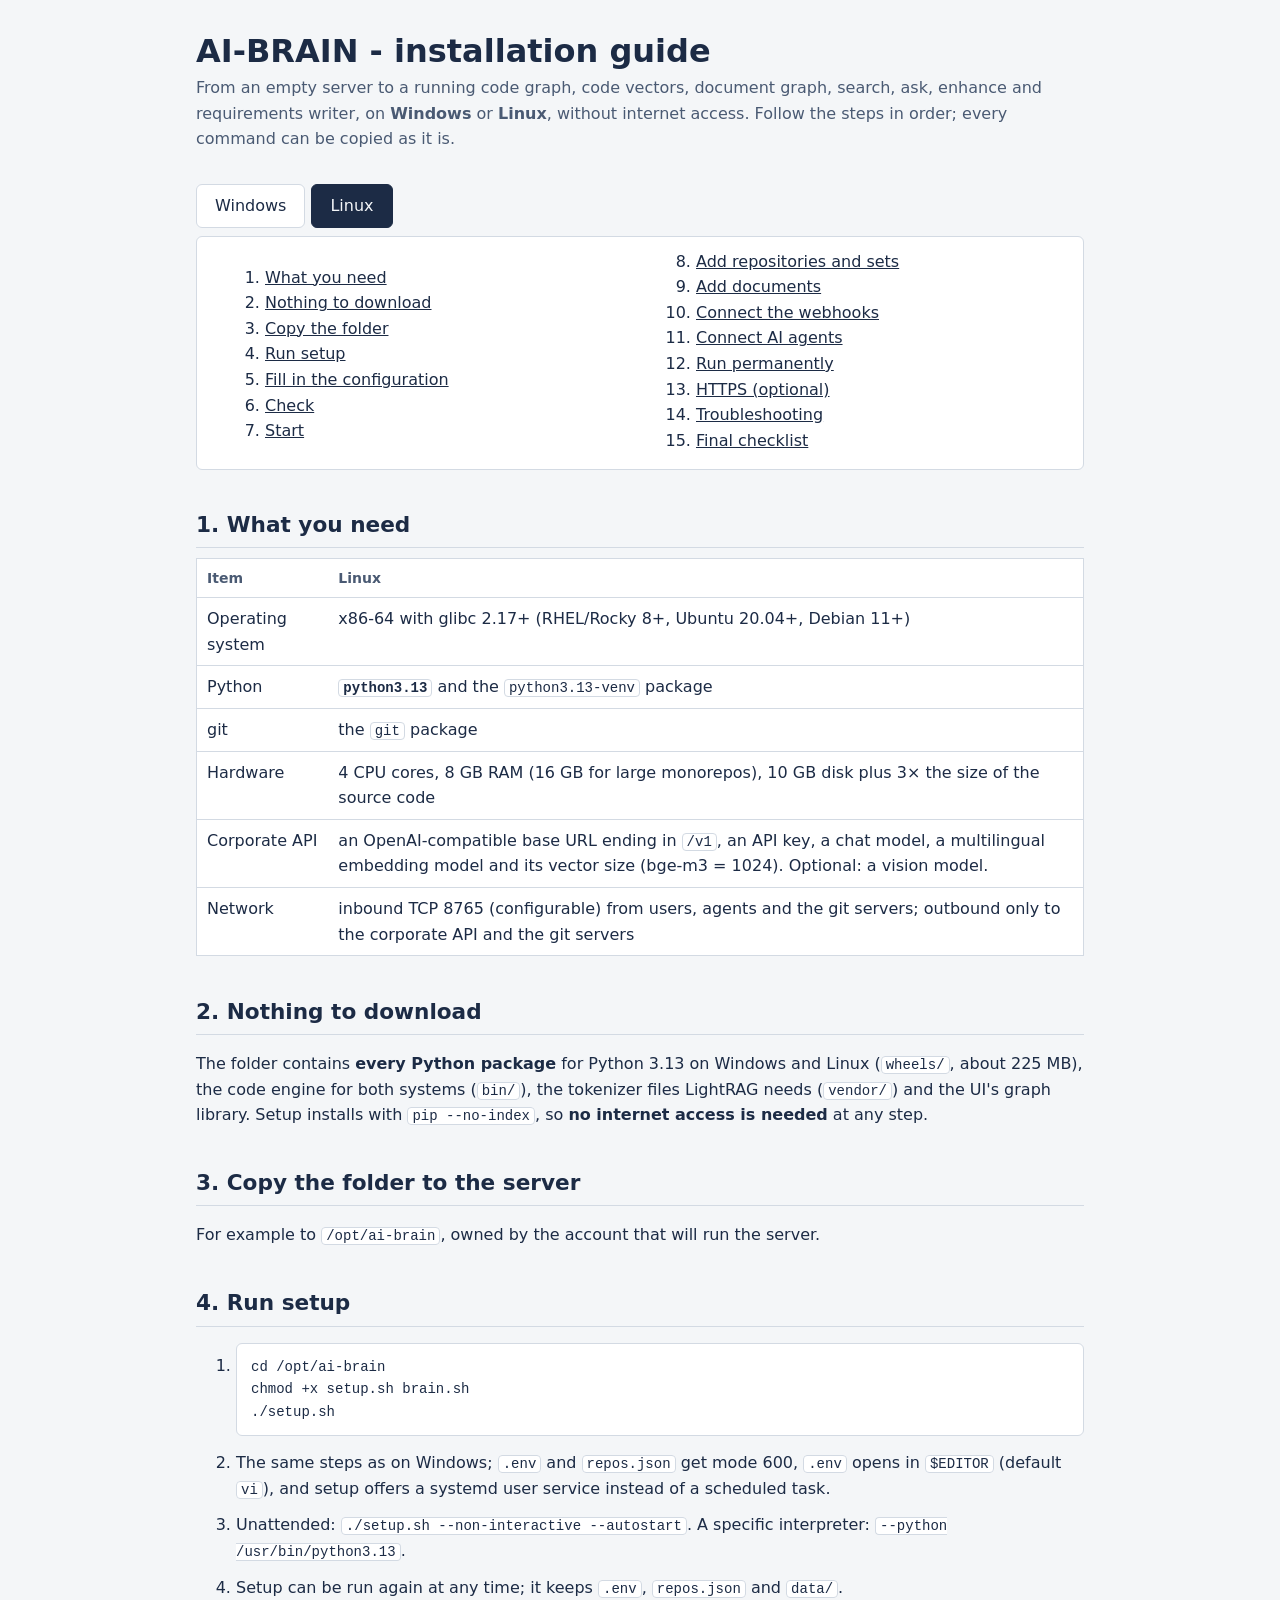
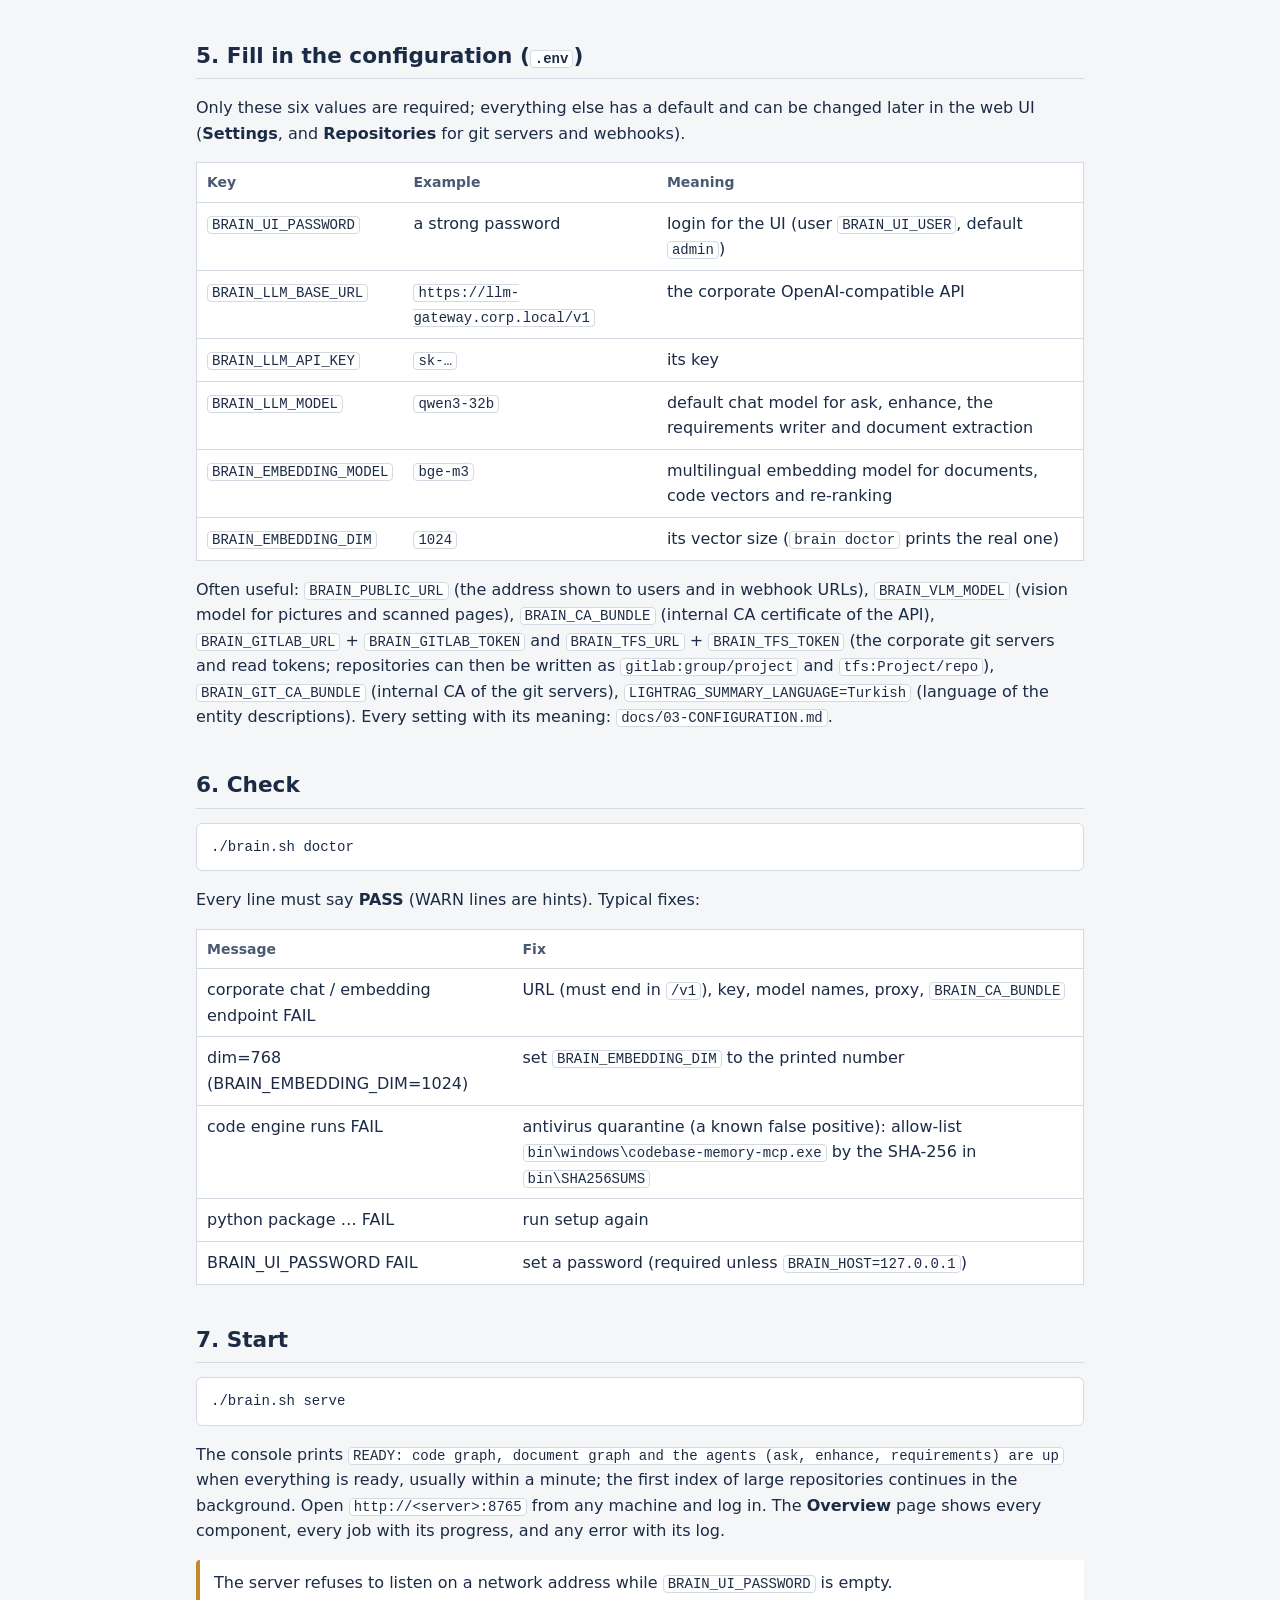
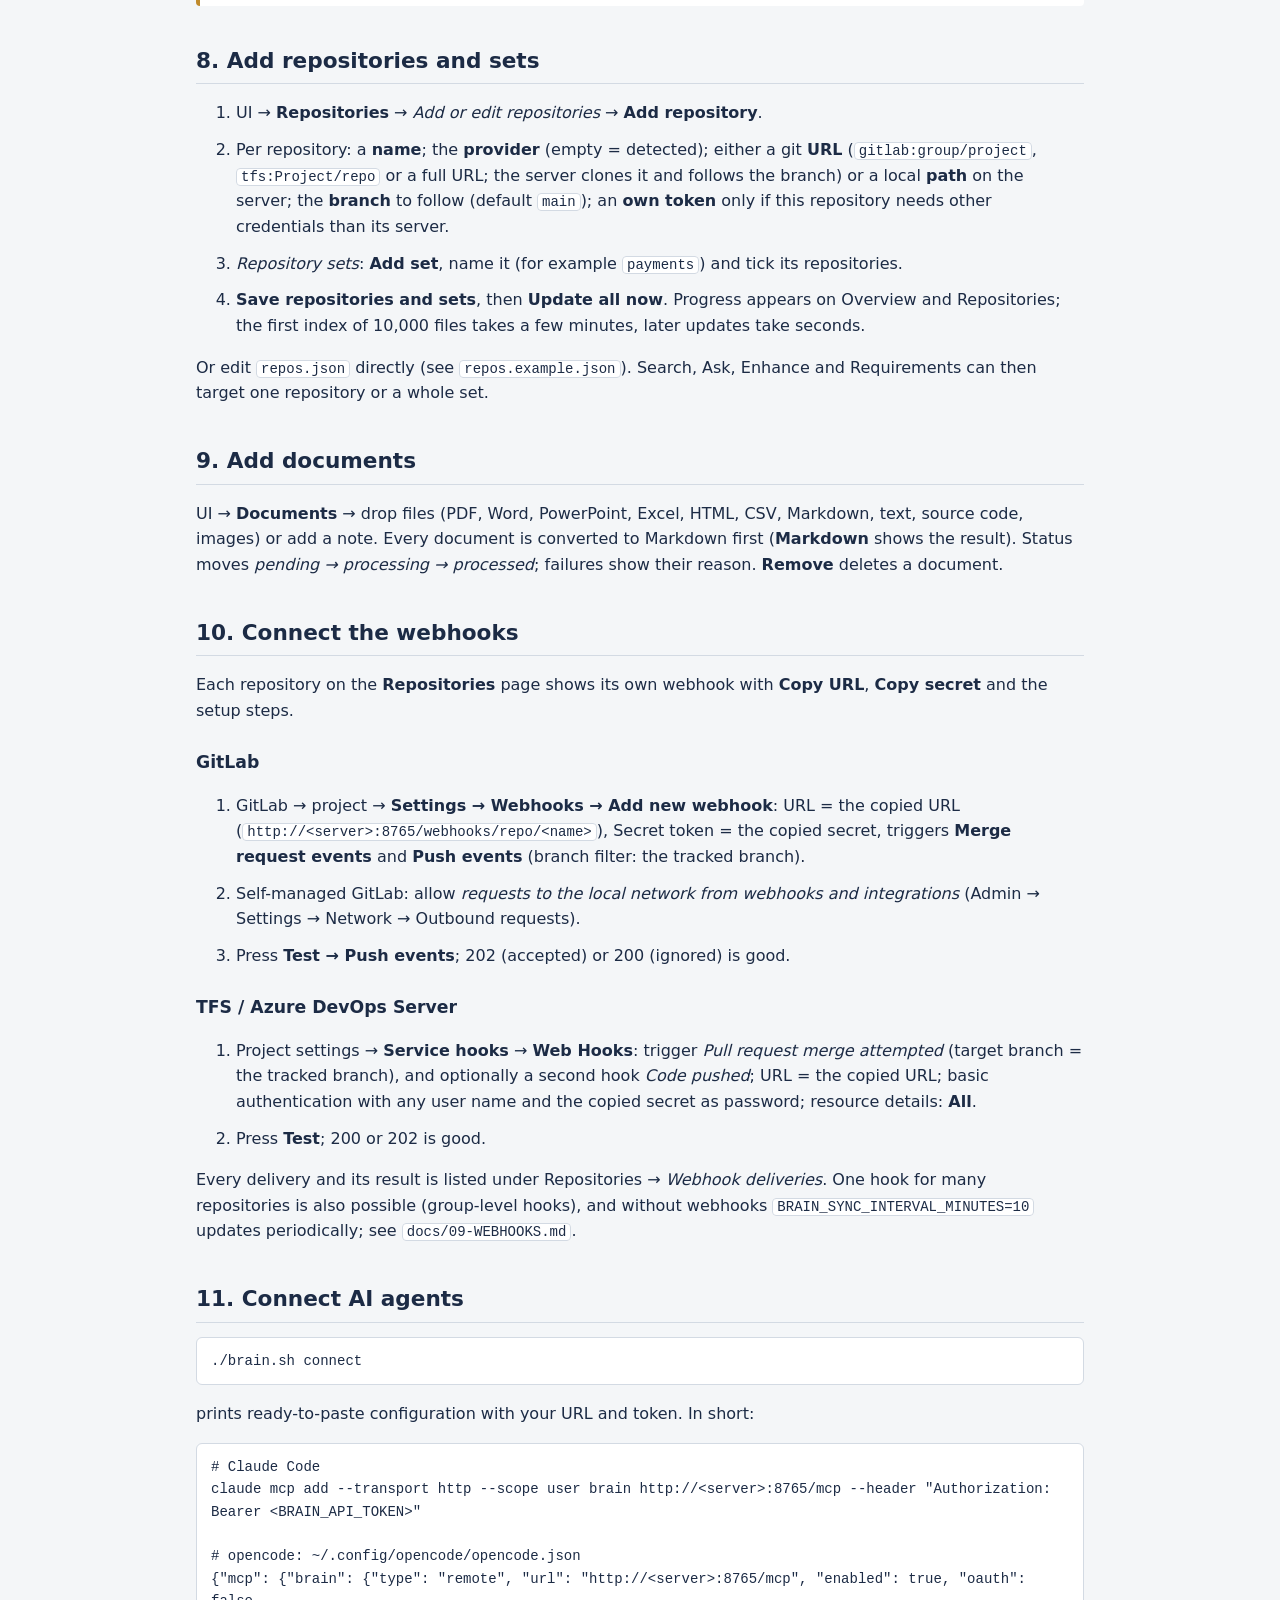
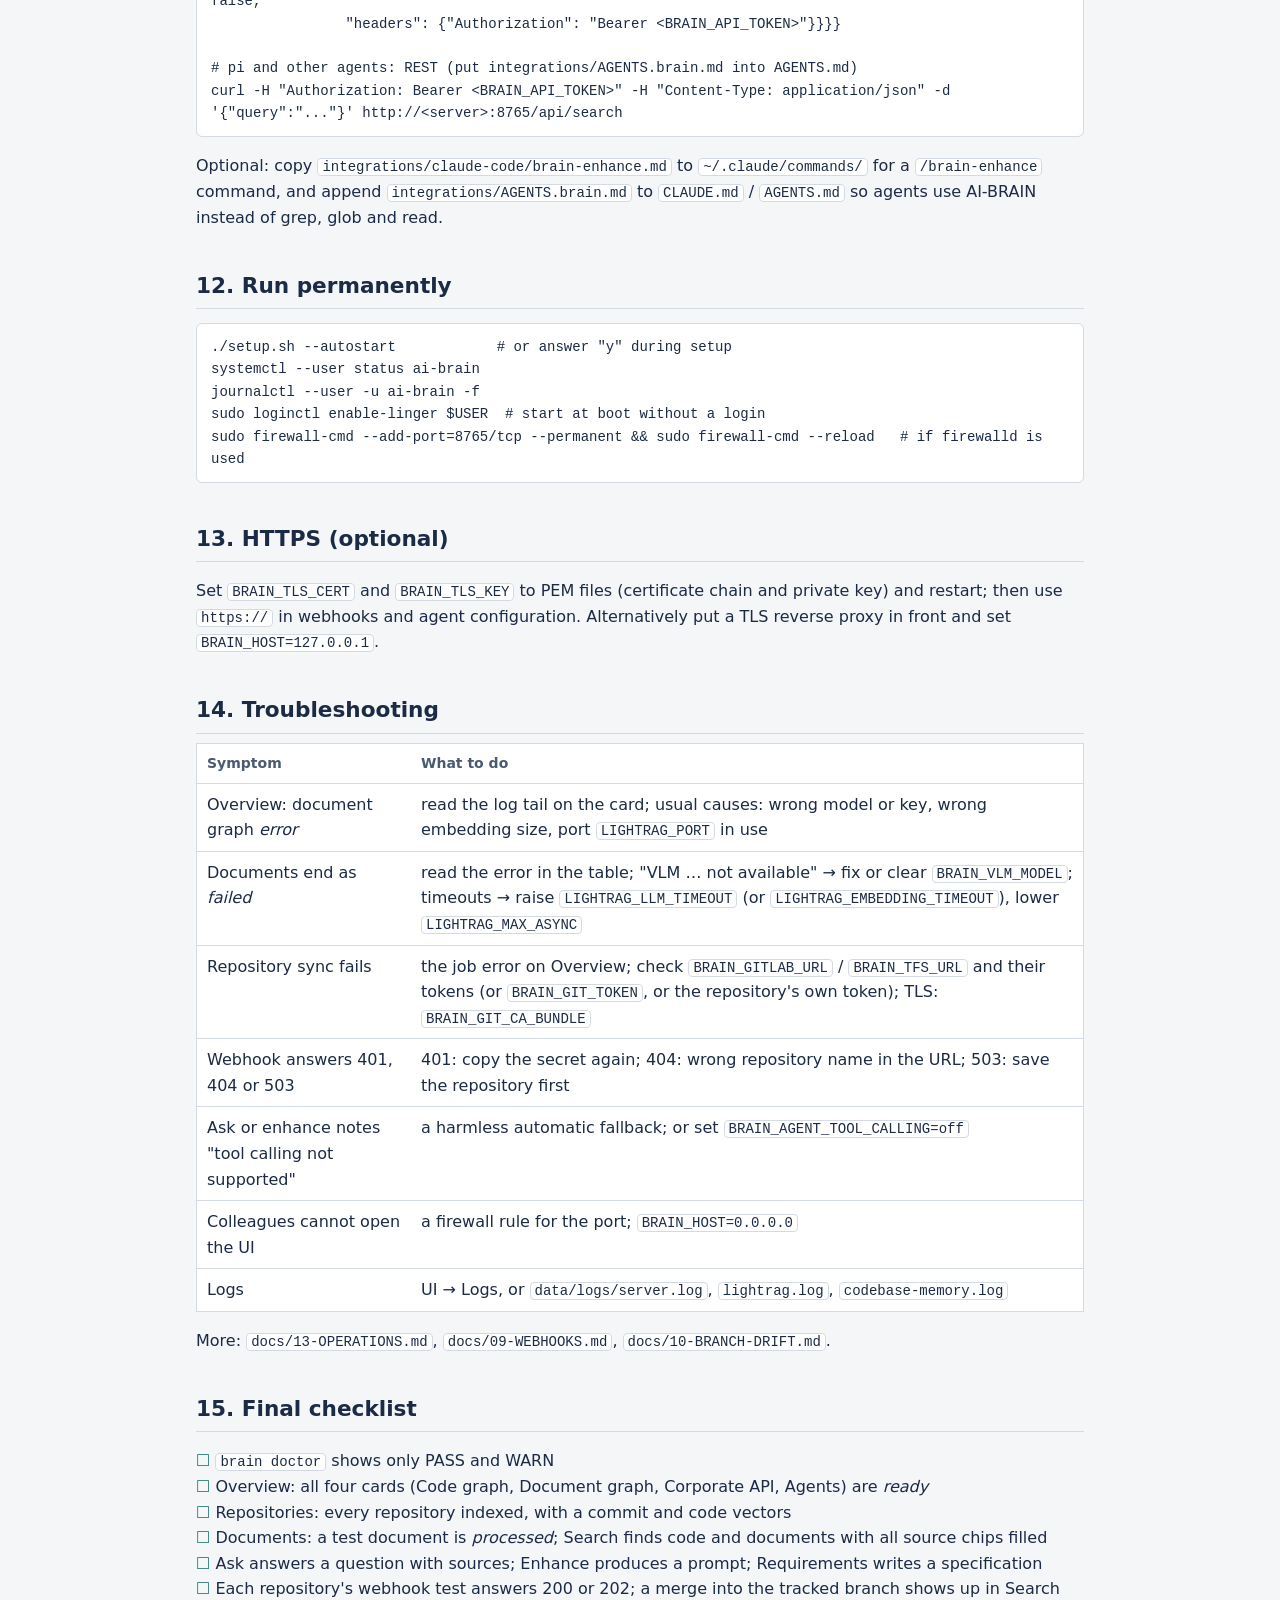
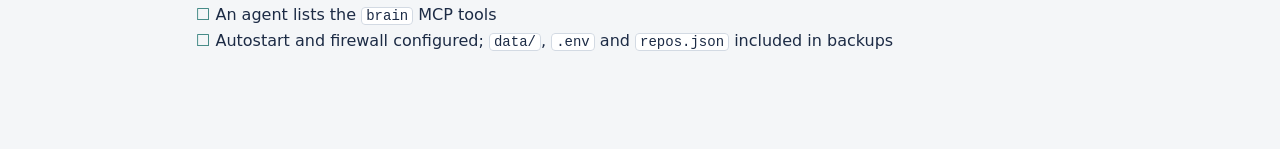
==== INSTALL.html @ 28a862b0 "Knowledge base implemented" ====
<!doctype html>
<html lang="en">
<head>
<meta charset="utf-8">
<meta name="viewport" content="width=device-width, initial-scale=1">
<title>AI-BRAIN - Installation</title>
<style>
:root{--paper:#F4F6F8;--sheet:#fff;--ink:#1C2B45;--ink-2:#4A5A73;--rule:#D3DAE3;--accent:#2E7D78;--warn:#C08A2B;--bad:#A2493A;
  --sans:"Segoe UI Variable","Segoe UI",system-ui,-apple-system,sans-serif;--mono:"Cascadia Code",Consolas,ui-monospace,monospace}
@media (prefers-color-scheme:dark){:root:not([data-theme="light"]){--paper:#141B26;--sheet:#1B2432;--ink:#E4E9F0;--ink-2:#9AA8BC;--rule:#2C384A}}
*{box-sizing:border-box}
body{margin:0;background:var(--paper);color:var(--ink);font:16px/1.6 var(--sans)}
main{max-width:920px;margin:0 auto;padding:32px 16px 80px}
h1{font-size:2rem;line-height:1.2;margin:0 0 .3rem}
h2{margin:2.4rem 0 .6rem;font-size:1.35rem;border-bottom:1px solid var(--rule);padding-bottom:.3rem}
h3{margin:1.6rem 0 .4rem;font-size:1.08rem}
.lede{color:var(--ink-2);margin:0 0 1.5rem}
code,pre{font-family:var(--mono);font-size:14px}
pre{background:var(--sheet);border:1px solid var(--rule);border-radius:6px;padding:12px 14px;overflow:auto;white-space:pre-wrap;word-break:break-word}
:not(pre)>code{background:var(--sheet);border:1px solid var(--rule);border-radius:4px;padding:0 4px}
table{border-collapse:collapse;width:100%;background:var(--sheet);border:1px solid var(--rule);margin:.6rem 0}
th,td{text-align:left;padding:8px 10px;border-bottom:1px solid var(--rule);vertical-align:top}
th{color:var(--ink-2);font-weight:600;font-size:14px}
.tabs{display:flex;gap:6px;margin:1rem 0 0;position:sticky;top:0;background:var(--paper);padding:8px 0;z-index:2}
.tabs button{font:inherit;padding:8px 18px;border:1px solid var(--rule);background:var(--sheet);color:var(--ink);border-radius:6px;cursor:pointer}
.tabs button.on{background:var(--ink);color:var(--paper);border-color:var(--ink)}
body.os-linux .win,body.os-win .lin{display:none}
.note{border-left:4px solid var(--accent);background:var(--sheet);padding:10px 14px;border-radius:4px;margin:1rem 0}
.note.warn{border-color:var(--warn)} .note.bad{border-color:var(--bad)}
ol.steps>li{margin:.7rem 0}
.toc{columns:2;gap:2rem;background:var(--sheet);border:1px solid var(--rule);border-radius:6px;padding:12px 28px}
.toc a{color:var(--ink)}
.check{list-style:none;padding-left:0} .check li::before{content:"☐ ";color:var(--accent)}
@media (max-width:640px){.toc{columns:1}}
</style>
</head>
<body class="os-win">
<main>
<h1>AI-BRAIN - installation guide</h1>
<p class="lede">From an empty server to a running code graph, code vectors, document graph, search, ask, enhance and
requirements writer, on <b>Windows</b> or <b>Linux</b>, without internet access. Follow the steps in order; every
command can be copied as it is.</p>

<div class="tabs" role="tablist" aria-label="Operating system">
  <button class="on" data-os="win" role="tab" aria-selected="true">Windows</button>
  <button data-os="linux" role="tab" aria-selected="false">Linux</button>
</div>

<nav class="toc" aria-label="Contents"><ol>
<li><a href="#need">What you need</a></li><li><a href="#bundle">Nothing to download</a></li>
<li><a href="#copy">Copy the folder</a></li><li><a href="#setup">Run setup</a></li>
<li><a href="#env">Fill in the configuration</a></li><li><a href="#doctor">Check</a></li>
<li><a href="#start">Start</a></li><li><a href="#repos">Add repositories and sets</a></li>
<li><a href="#docs">Add documents</a></li><li><a href="#hooks">Connect the webhooks</a></li>
<li><a href="#agents">Connect AI agents</a></li><li><a href="#service">Run permanently</a></li>
<li><a href="#https">HTTPS (optional)</a></li><li><a href="#trouble">Troubleshooting</a></li>
<li><a href="#done">Final checklist</a></li></ol></nav>

<h2 id="need">1. What you need</h2>
<table>
<tr><th>Item</th><th class="win">Windows</th><th class="lin">Linux</th></tr>
<tr><td>Operating system</td><td class="win">Windows 10/11 or Windows Server 2019+, 64-bit</td><td class="lin">x86-64 with glibc 2.17+ (RHEL/Rocky 8+, Ubuntu 20.04+, Debian 11+)</td></tr>
<tr><td>Python</td><td class="win"><b>3.13</b> from python.org; tick <i>Add python.exe to PATH</i></td><td class="lin"><b><code>python3.13</code></b> and the <code>python3.13-venv</code> package</td></tr>
<tr><td>git</td><td class="win">Git for Windows</td><td class="lin">the <code>git</code> package</td></tr>
<tr><td>Hardware</td><td colspan="2">4 CPU cores, 8 GB RAM (16 GB for large monorepos), 10 GB disk plus 3× the size of the source code</td></tr>
<tr><td>Corporate API</td><td colspan="2">an OpenAI-compatible base URL ending in <code>/v1</code>, an API key, a chat model, a multilingual embedding model and its vector size (bge-m3 = 1024). Optional: a vision model.</td></tr>
<tr><td>Network</td><td colspan="2">inbound TCP 8765 (configurable) from users, agents and the git servers; outbound only to the corporate API and the git servers</td></tr>
</table>

<h2 id="bundle">2. Nothing to download</h2>
<p>The folder contains <b>every Python package</b> for Python 3.13 on Windows and Linux (<code>wheels/</code>, about 225 MB),
the code engine for both systems (<code>bin/</code>), the tokenizer files LightRAG needs (<code>vendor/</code>) and the UI's graph
library. Setup installs with <code>pip --no-index</code>, so <b>no internet access is needed</b> at any step.</p>

<h2 id="copy">3. Copy the folder to the server</h2>
<p class="win">For example to <code>D:\AI-BRAIN</code>. Do not use a folder that OneDrive or another sync tool manages.</p>
<p class="lin">For example to <code>/opt/ai-brain</code>, owned by the account that will run the server.</p>

<h2 id="setup">4. Run setup</h2>
<div class="win">
<ol class="steps">
<li>Open PowerShell in the folder (File Explorer → Shift + right-click → <i>Open PowerShell window here</i>).</li>
<li><pre>powershell -ExecutionPolicy Bypass -File .\setup.ps1</pre></li>
<li>Setup, in this order: finds Python 3.13 and warns if git is missing → creates <code>.venv</code> (recreates it if it was
built with another Python) → installs every package from <code>wheels\</code> → checks the SHA-256 of the code engine against
<code>bin\SHA256SUMS</code> and unpacks it → creates <code>.env</code> with a random API token and cookie key and opens it in Notepad
(step 5) → creates an empty <code>repos.json</code> → runs <code>brain doctor</code> → offers a firewall rule and a start-at-logon task.</li>
<li>Unattended: <code>.\setup.ps1 -NonInteractive -Firewall -Autostart</code>. A specific interpreter: <code>-Python C:\Python313\python.exe</code>.</li>
<li>Setup can be run again at any time; it keeps <code>.env</code>, <code>repos.json</code> and <code>data\</code>.</li>
</ol></div>
<div class="lin">
<ol class="steps">
<li><pre>cd /opt/ai-brain
chmod +x setup.sh brain.sh
./setup.sh</pre></li>
<li>The same steps as on Windows; <code>.env</code> and <code>repos.json</code> get mode 600, <code>.env</code> opens in <code>$EDITOR</code>
(default <code>vi</code>), and setup offers a systemd user service instead of a scheduled task.</li>
<li>Unattended: <code>./setup.sh --non-interactive --autostart</code>. A specific interpreter: <code>--python /usr/bin/python3.13</code>.</li>
<li>Setup can be run again at any time; it keeps <code>.env</code>, <code>repos.json</code> and <code>data/</code>.</li>
</ol></div>

<h2 id="env">5. Fill in the configuration (<code>.env</code>)</h2>
<p>Only these six values are required; everything else has a default and can be changed later in the web UI
(<b>Settings</b>, and <b>Repositories</b> for git servers and webhooks).</p>
<table>
<tr><th>Key</th><th>Example</th><th>Meaning</th></tr>
<tr><td><code>BRAIN_UI_PASSWORD</code></td><td>a strong password</td><td>login for the UI (user <code>BRAIN_UI_USER</code>, default <code>admin</code>)</td></tr>
<tr><td><code>BRAIN_LLM_BASE_URL</code></td><td><code>https://llm-gateway.corp.local/v1</code></td><td>the corporate OpenAI-compatible API</td></tr>
<tr><td><code>BRAIN_LLM_API_KEY</code></td><td><code>sk-…</code></td><td>its key</td></tr>
<tr><td><code>BRAIN_LLM_MODEL</code></td><td><code>qwen3-32b</code></td><td>default chat model for ask, enhance, the requirements writer and document extraction</td></tr>
<tr><td><code>BRAIN_EMBEDDING_MODEL</code></td><td><code>bge-m3</code></td><td>multilingual embedding model for documents, code vectors and re-ranking</td></tr>
<tr><td><code>BRAIN_EMBEDDING_DIM</code></td><td><code>1024</code></td><td>its vector size (<code>brain doctor</code> prints the real one)</td></tr>
</table>
<p>Often useful: <code>BRAIN_PUBLIC_URL</code> (the address shown to users and in webhook URLs), <code>BRAIN_VLM_MODEL</code> (vision model for
pictures and scanned pages), <code>BRAIN_CA_BUNDLE</code> (internal CA certificate of the API), <code>BRAIN_GITLAB_URL</code> +
<code>BRAIN_GITLAB_TOKEN</code> and <code>BRAIN_TFS_URL</code> + <code>BRAIN_TFS_TOKEN</code> (the corporate git servers and read tokens;
repositories can then be written as <code>gitlab:group/project</code> and <code>tfs:Project/repo</code>), <code>BRAIN_GIT_CA_BUNDLE</code>
(internal CA of the git servers), <code>LIGHTRAG_SUMMARY_LANGUAGE=Turkish</code> (language of the entity descriptions). Every
setting with its meaning: <code>docs/03-CONFIGURATION.md</code>.</p>

<h2 id="doctor">6. Check</h2>
<pre class="win">.\brain.cmd doctor</pre><pre class="lin">./brain.sh doctor</pre>
<p>Every line must say <b>PASS</b> (WARN lines are hints). Typical fixes:</p>
<table>
<tr><th>Message</th><th>Fix</th></tr>
<tr><td>corporate chat / embedding endpoint FAIL</td><td>URL (must end in <code>/v1</code>), key, model names, proxy, <code>BRAIN_CA_BUNDLE</code></td></tr>
<tr><td>dim=768 (BRAIN_EMBEDDING_DIM=1024)</td><td>set <code>BRAIN_EMBEDDING_DIM</code> to the printed number</td></tr>
<tr><td>code engine runs FAIL</td><td>antivirus quarantine (a known false positive): allow-list <code>bin\windows\codebase-memory-mcp.exe</code> by the SHA-256 in <code>bin\SHA256SUMS</code></td></tr>
<tr><td>python package … FAIL</td><td>run setup again</td></tr>
<tr><td>BRAIN_UI_PASSWORD FAIL</td><td>set a password (required unless <code>BRAIN_HOST=127.0.0.1</code>)</td></tr>
</table>

<h2 id="start">7. Start</h2>
<pre class="win">.\brain.cmd serve</pre><pre class="lin">./brain.sh serve</pre>
<p>The console prints <code>READY: code graph, document graph and the agents (ask, enhance, requirements) are up</code> when
everything is ready, usually within a minute; the first index of large repositories continues in the background. Open
<code>http://&lt;server&gt;:8765</code> from any machine and log in. The <b>Overview</b> page shows every component, every job with its
progress, and any error with its log.</p>
<div class="note warn">The server refuses to listen on a network address while <code>BRAIN_UI_PASSWORD</code> is empty.</div>

<h2 id="repos">8. Add repositories and sets</h2>
<ol class="steps">
<li>UI → <b>Repositories</b> → <i>Add or edit repositories</i> → <b>Add repository</b>.</li>
<li>Per repository: a <b>name</b>; the <b>provider</b> (empty = detected); either a git <b>URL</b> (<code>gitlab:group/project</code>,
<code>tfs:Project/repo</code> or a full URL; the server clones it and follows the branch) or a local <b>path</b> on the server; the
<b>branch</b> to follow (default <code>main</code>); an <b>own token</b> only if this repository needs other credentials than its server.</li>
<li><i>Repository sets</i>: <b>Add set</b>, name it (for example <code>payments</code>) and tick its repositories.</li>
<li><b>Save repositories and sets</b>, then <b>Update all now</b>. Progress appears on Overview and Repositories; the first
index of 10,000 files takes a few minutes, later updates take seconds.</li>
</ol>
<p>Or edit <code>repos.json</code> directly (see <code>repos.example.json</code>). Search, Ask, Enhance and Requirements can then target one
repository or a whole set.</p>

<h2 id="docs">9. Add documents</h2>
<p>UI → <b>Documents</b> → drop files (PDF, Word, PowerPoint, Excel, HTML, CSV, Markdown, text, source code, images) or add a
note. Every document is converted to Markdown first (<b>Markdown</b> shows the result). Status moves
<i>pending → processing → processed</i>; failures show their reason. <b>Remove</b> deletes a document.</p>

<h2 id="hooks">10. Connect the webhooks</h2>
<p>Each repository on the <b>Repositories</b> page shows its own webhook with <b>Copy URL</b>, <b>Copy secret</b> and the setup steps.</p>
<h3>GitLab</h3>
<ol class="steps">
<li>GitLab → project → <b>Settings → Webhooks → Add new webhook</b>: URL = the copied URL
(<code>http://&lt;server&gt;:8765/webhooks/repo/&lt;name&gt;</code>), Secret token = the copied secret, triggers <b>Merge request events</b>
and <b>Push events</b> (branch filter: the tracked branch).</li>
<li>Self-managed GitLab: allow <i>requests to the local network from webhooks and integrations</i> (Admin → Settings → Network →
Outbound requests).</li>
<li>Press <b>Test → Push events</b>; 202 (accepted) or 200 (ignored) is good.</li>
</ol>
<h3>TFS / Azure DevOps Server</h3>
<ol class="steps">
<li>Project settings → <b>Service hooks</b> → <b>Web Hooks</b>: trigger <i>Pull request merge attempted</i> (target branch = the tracked
branch), and optionally a second hook <i>Code pushed</i>; URL = the copied URL; basic authentication with any user name and the copied
secret as password; resource details: <b>All</b>.</li>
<li>Press <b>Test</b>; 200 or 202 is good.</li>
</ol>
<p>Every delivery and its result is listed under Repositories → <i>Webhook deliveries</i>. One hook for many repositories is also
possible (group-level hooks), and without webhooks <code>BRAIN_SYNC_INTERVAL_MINUTES=10</code> updates periodically; see
<code>docs/09-WEBHOOKS.md</code>.</p>

<h2 id="agents">11. Connect AI agents</h2>
<pre class="win">.\brain.cmd connect</pre><pre class="lin">./brain.sh connect</pre>
<p>prints ready-to-paste configuration with your URL and token. In short:</p>
<pre># Claude Code
claude mcp add --transport http --scope user brain http://&lt;server&gt;:8765/mcp --header "Authorization: Bearer &lt;BRAIN_API_TOKEN&gt;"

# opencode: ~/.config/opencode/opencode.json
{"mcp": {"brain": {"type": "remote", "url": "http://&lt;server&gt;:8765/mcp", "enabled": true, "oauth": false,
                "headers": {"Authorization": "Bearer &lt;BRAIN_API_TOKEN&gt;"}}}}

# pi and other agents: REST (put integrations/AGENTS.brain.md into AGENTS.md)
curl -H "Authorization: Bearer &lt;BRAIN_API_TOKEN&gt;" -H "Content-Type: application/json" -d '{"query":"..."}' http://&lt;server&gt;:8765/api/search</pre>
<p>Optional: copy <code>integrations/claude-code/brain-enhance.md</code> to <code>~/.claude/commands/</code> for a <code>/brain-enhance</code> command, and
append <code>integrations/AGENTS.brain.md</code> to <code>CLAUDE.md</code> / <code>AGENTS.md</code> so agents use AI-BRAIN instead of grep, glob and read.</p>

<h2 id="service">12. Run permanently</h2>
<div class="win">
<p>Setup's <i>Autostart</i> creates the scheduled task <code>AI-BRAIN</code> (at logon). For a Windows service that runs without anyone
logged on, use a service wrapper such as NSSM from your software repository:</p>
<pre>nssm install AI-BRAIN "D:\AI-BRAIN\.venv\Scripts\python.exe" "D:\AI-BRAIN\brain.py" serve
nssm set AI-BRAIN AppDirectory D:\AI-BRAIN
nssm start AI-BRAIN</pre>
<p>Firewall, if setup did not add it: <code>New-NetFirewallRule -DisplayName "AI-BRAIN" -Direction Inbound -LocalPort 8765 -Protocol TCP -Action Allow</code></p>
</div>
<div class="lin">
<pre>./setup.sh --autostart            # or answer "y" during setup
systemctl --user status ai-brain
journalctl --user -u ai-brain -f
sudo loginctl enable-linger $USER  # start at boot without a login
sudo firewall-cmd --add-port=8765/tcp --permanent &amp;&amp; sudo firewall-cmd --reload   # if firewalld is used</pre>
</div>

<h2 id="https">13. HTTPS (optional)</h2>
<p>Set <code>BRAIN_TLS_CERT</code> and <code>BRAIN_TLS_KEY</code> to PEM files (certificate chain and private key) and restart; then use
<code>https://</code> in webhooks and agent configuration. Alternatively put a TLS reverse proxy in front and set <code>BRAIN_HOST=127.0.0.1</code>.</p>

<h2 id="trouble">14. Troubleshooting</h2>
<table>
<tr><th>Symptom</th><th>What to do</th></tr>
<tr><td>Overview: document graph <i>error</i></td><td>read the log tail on the card; usual causes: wrong model or key, wrong embedding size, port <code>LIGHTRAG_PORT</code> in use</td></tr>
<tr><td>Documents end as <i>failed</i></td><td>read the error in the table; "VLM … not available" → fix or clear <code>BRAIN_VLM_MODEL</code>; timeouts → raise <code>LIGHTRAG_LLM_TIMEOUT</code> (or <code>LIGHTRAG_EMBEDDING_TIMEOUT</code>), lower <code>LIGHTRAG_MAX_ASYNC</code></td></tr>
<tr><td>Repository sync fails</td><td>the job error on Overview; check <code>BRAIN_GITLAB_URL</code> / <code>BRAIN_TFS_URL</code> and their tokens (or <code>BRAIN_GIT_TOKEN</code>, or the repository's own token); TLS: <code>BRAIN_GIT_CA_BUNDLE</code></td></tr>
<tr><td>Webhook answers 401, 404 or 503</td><td>401: copy the secret again; 404: wrong repository name in the URL; 503: save the repository first</td></tr>
<tr><td>Ask or enhance notes "tool calling not supported"</td><td>a harmless automatic fallback; or set <code>BRAIN_AGENT_TOOL_CALLING=off</code></td></tr>
<tr><td>Colleagues cannot open the UI</td><td>a firewall rule for the port; <code>BRAIN_HOST=0.0.0.0</code></td></tr>
<tr><td>Logs</td><td>UI → Logs, or <code>data/logs/server.log</code>, <code>lightrag.log</code>, <code>codebase-memory.log</code></td></tr>
</table>
<p>More: <code>docs/13-OPERATIONS.md</code>, <code>docs/09-WEBHOOKS.md</code>, <code>docs/10-BRANCH-DRIFT.md</code>.</p>

<h2 id="done">15. Final checklist</h2>
<ul class="check">
<li><code>brain doctor</code> shows only PASS and WARN</li>
<li>Overview: all four cards (Code graph, Document graph, Corporate API, Agents) are <i>ready</i></li>
<li>Repositories: every repository indexed, with a commit and code vectors</li>
<li>Documents: a test document is <i>processed</i>; Search finds code and documents with all source chips filled</li>
<li>Ask answers a question with sources; Enhance produces a prompt; Requirements writes a specification</li>
<li>Each repository's webhook test answers 200 or 202; a merge into the tracked branch shows up in Search</li>
<li>An agent lists the <code>brain</code> MCP tools</li>
<li>Autostart and firewall configured; <code>data/</code>, <code>.env</code> and <code>repos.json</code> included in backups</li>
</ul>
</main>
<script>
document.querySelectorAll(".tabs button").forEach((b) => b.addEventListener("click", () => {
  document.querySelectorAll(".tabs button").forEach((x) => { x.classList.toggle("on", x === b); x.setAttribute("aria-selected", x === b) })
  document.body.className = "os-" + b.dataset.os
}))
if (/Linux|X11/.test(navigator.userAgent) && !/Android/.test(navigator.userAgent)) document.querySelector('[data-os="linux"]').click()
</script>
</body>
</html>
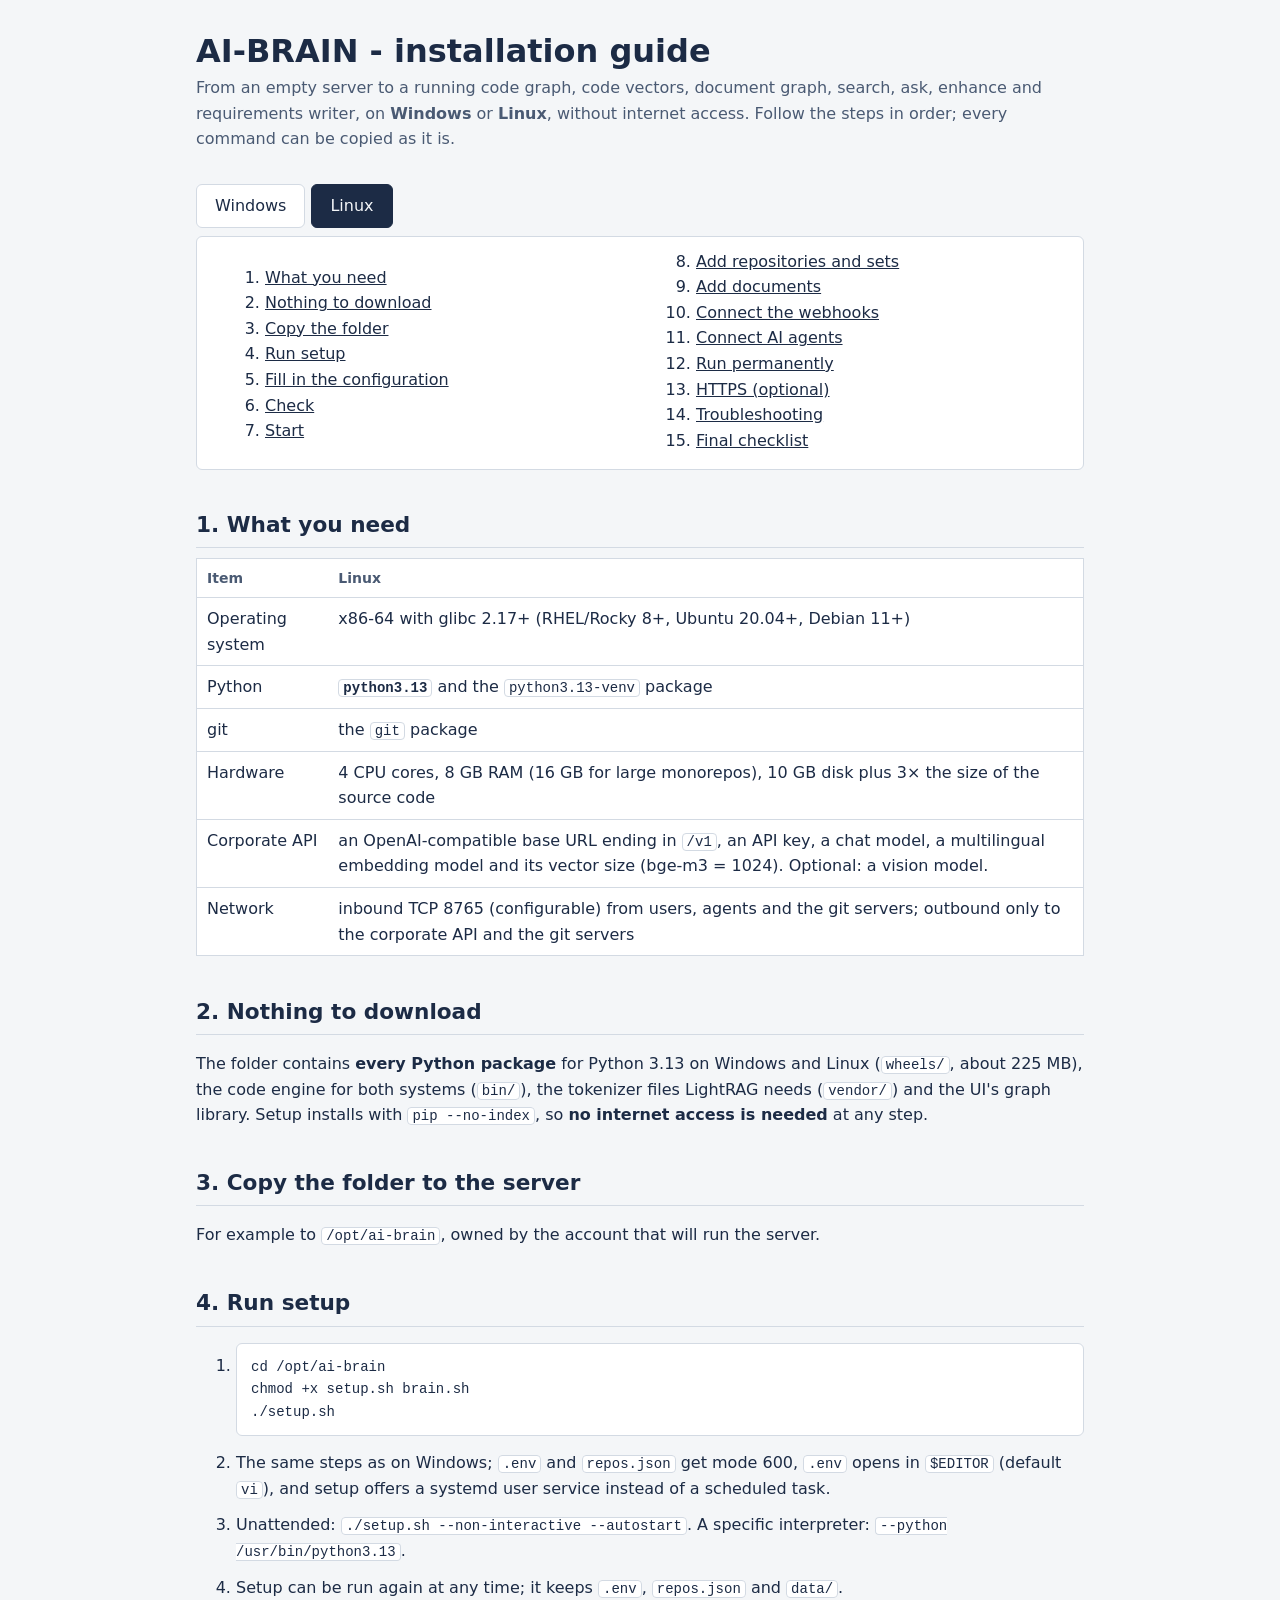
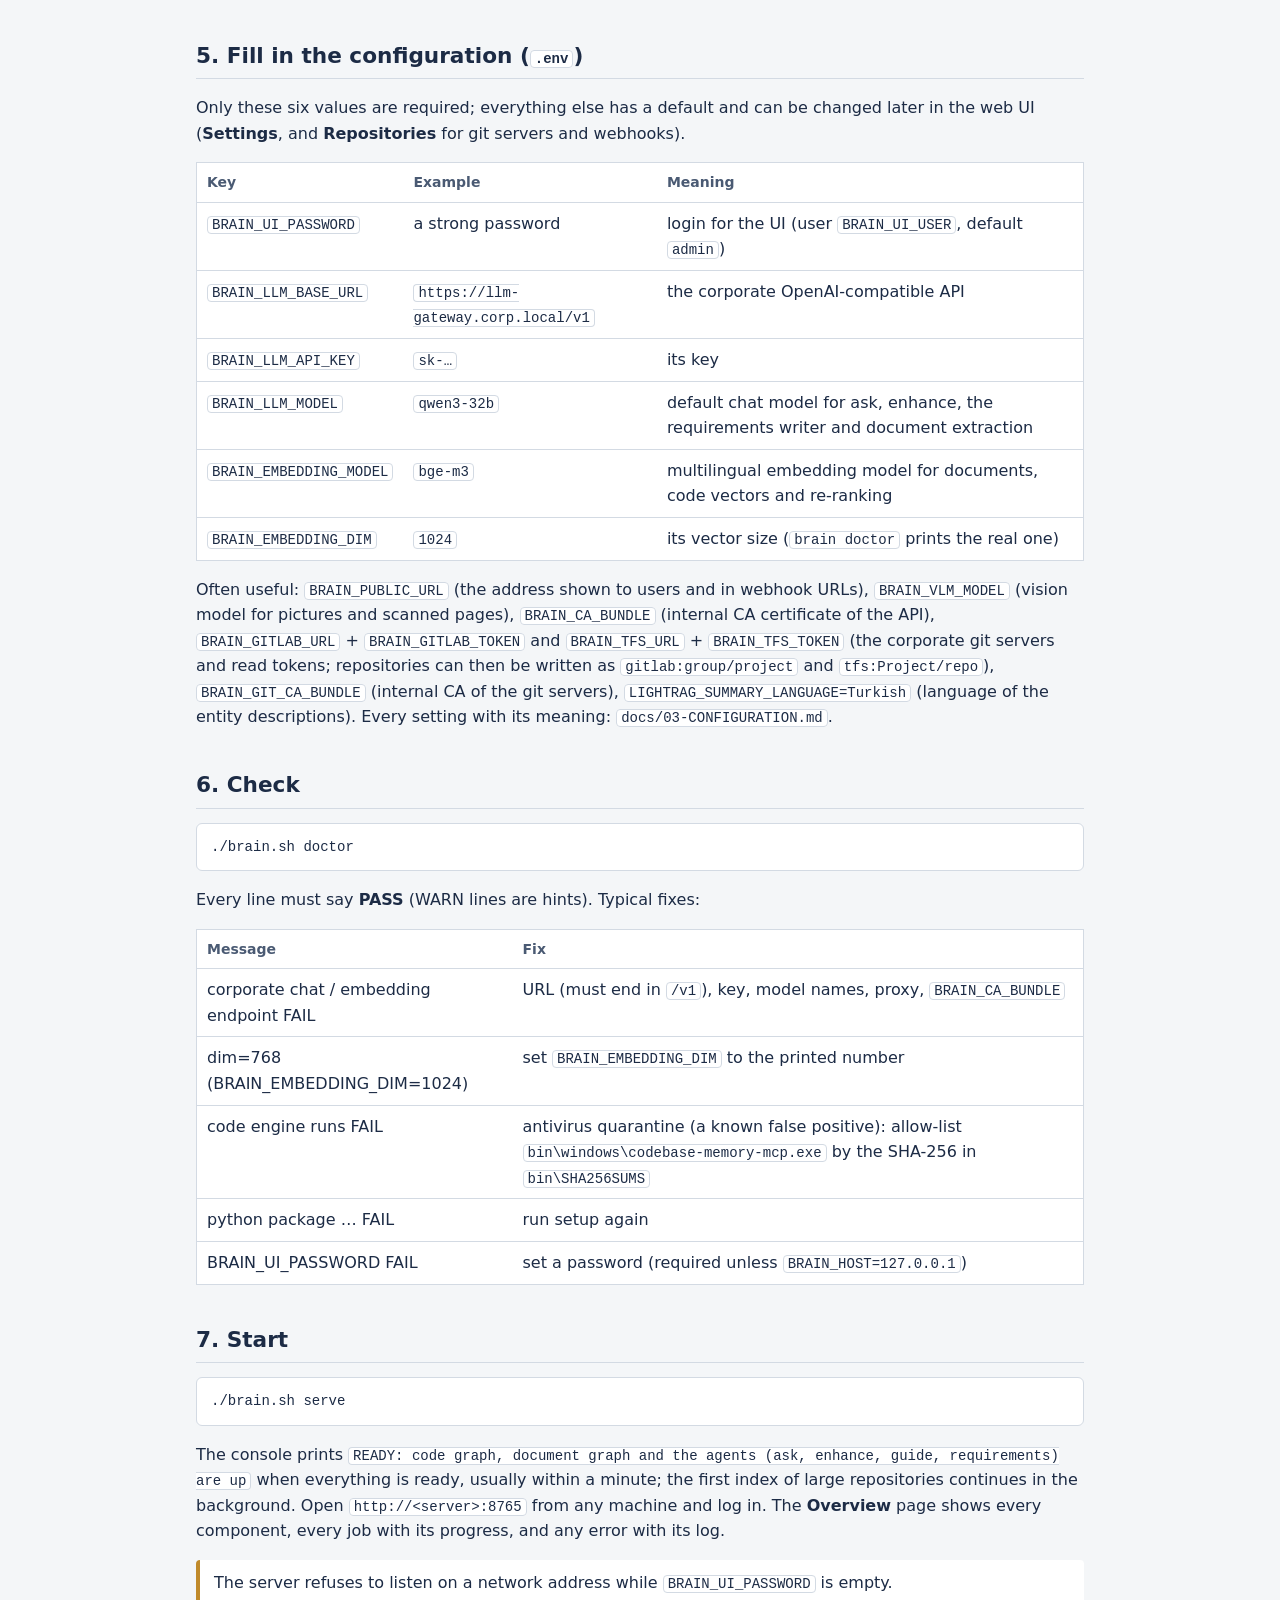
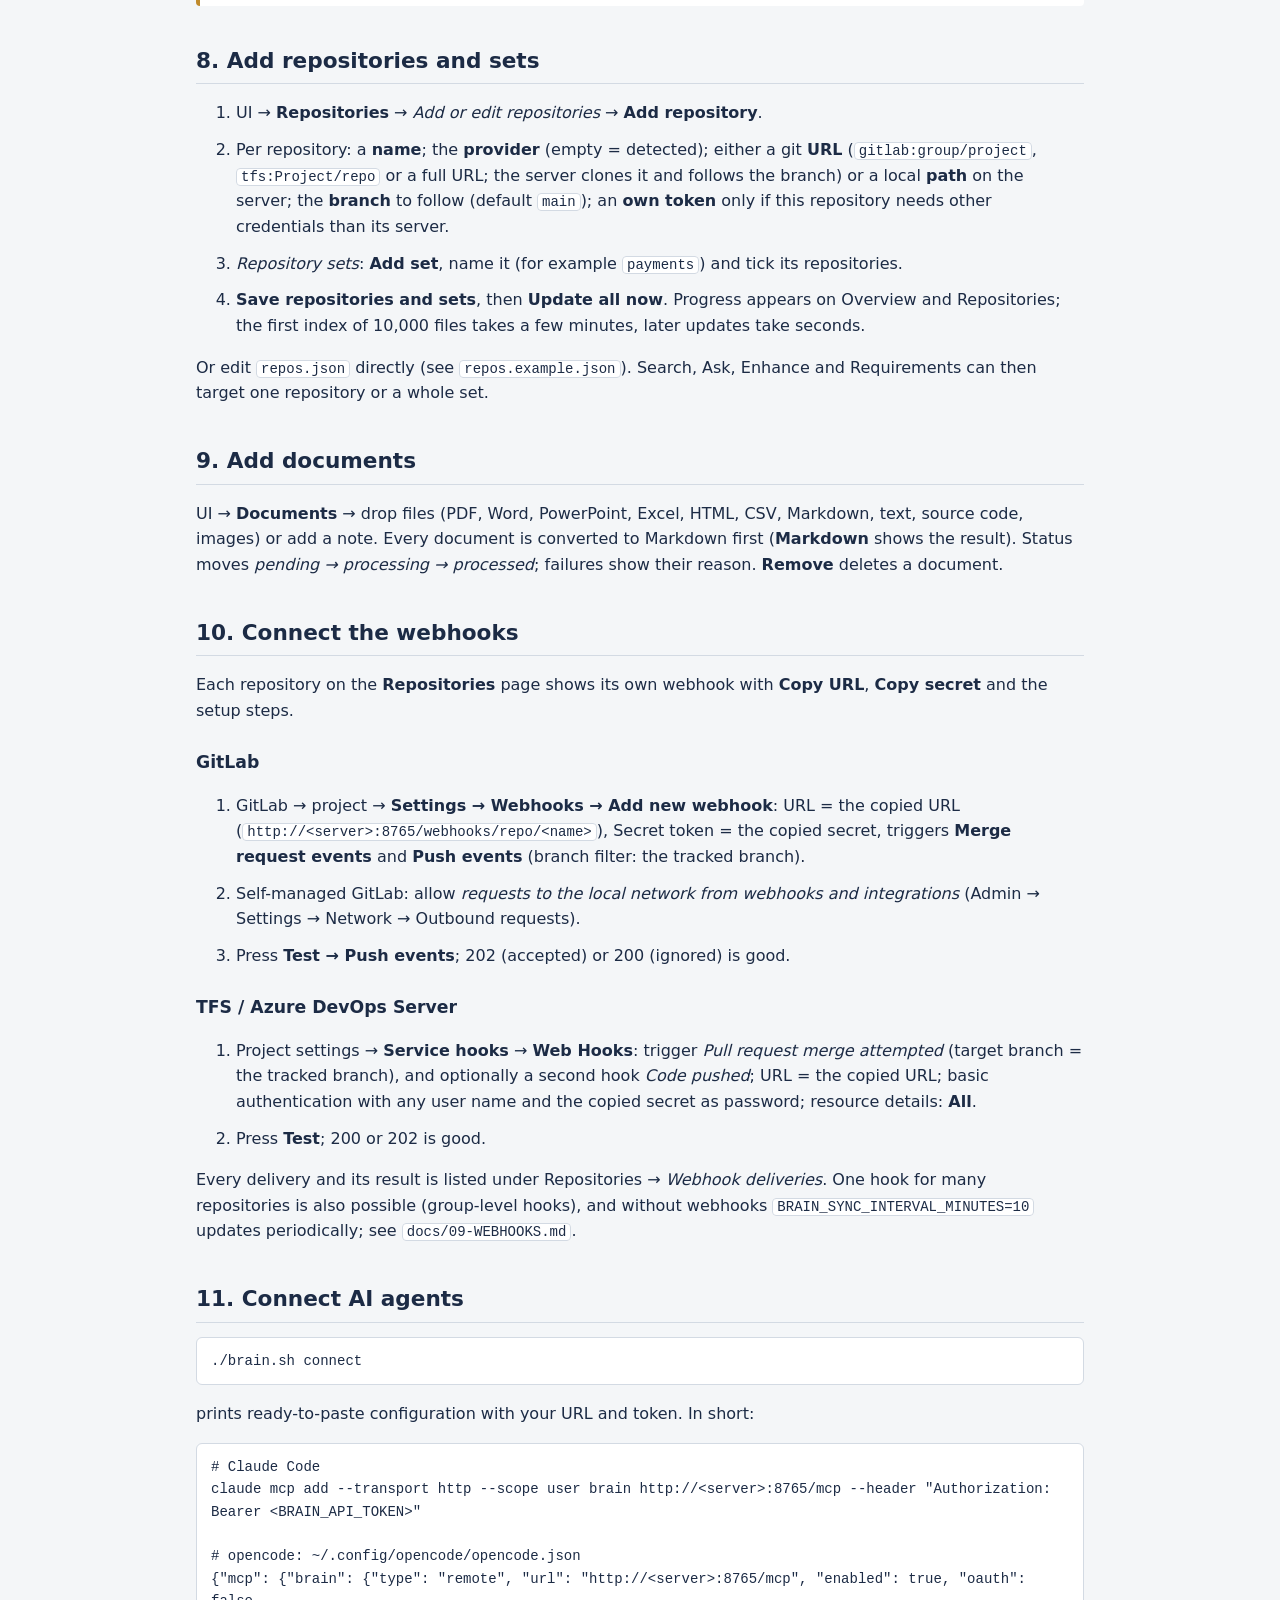
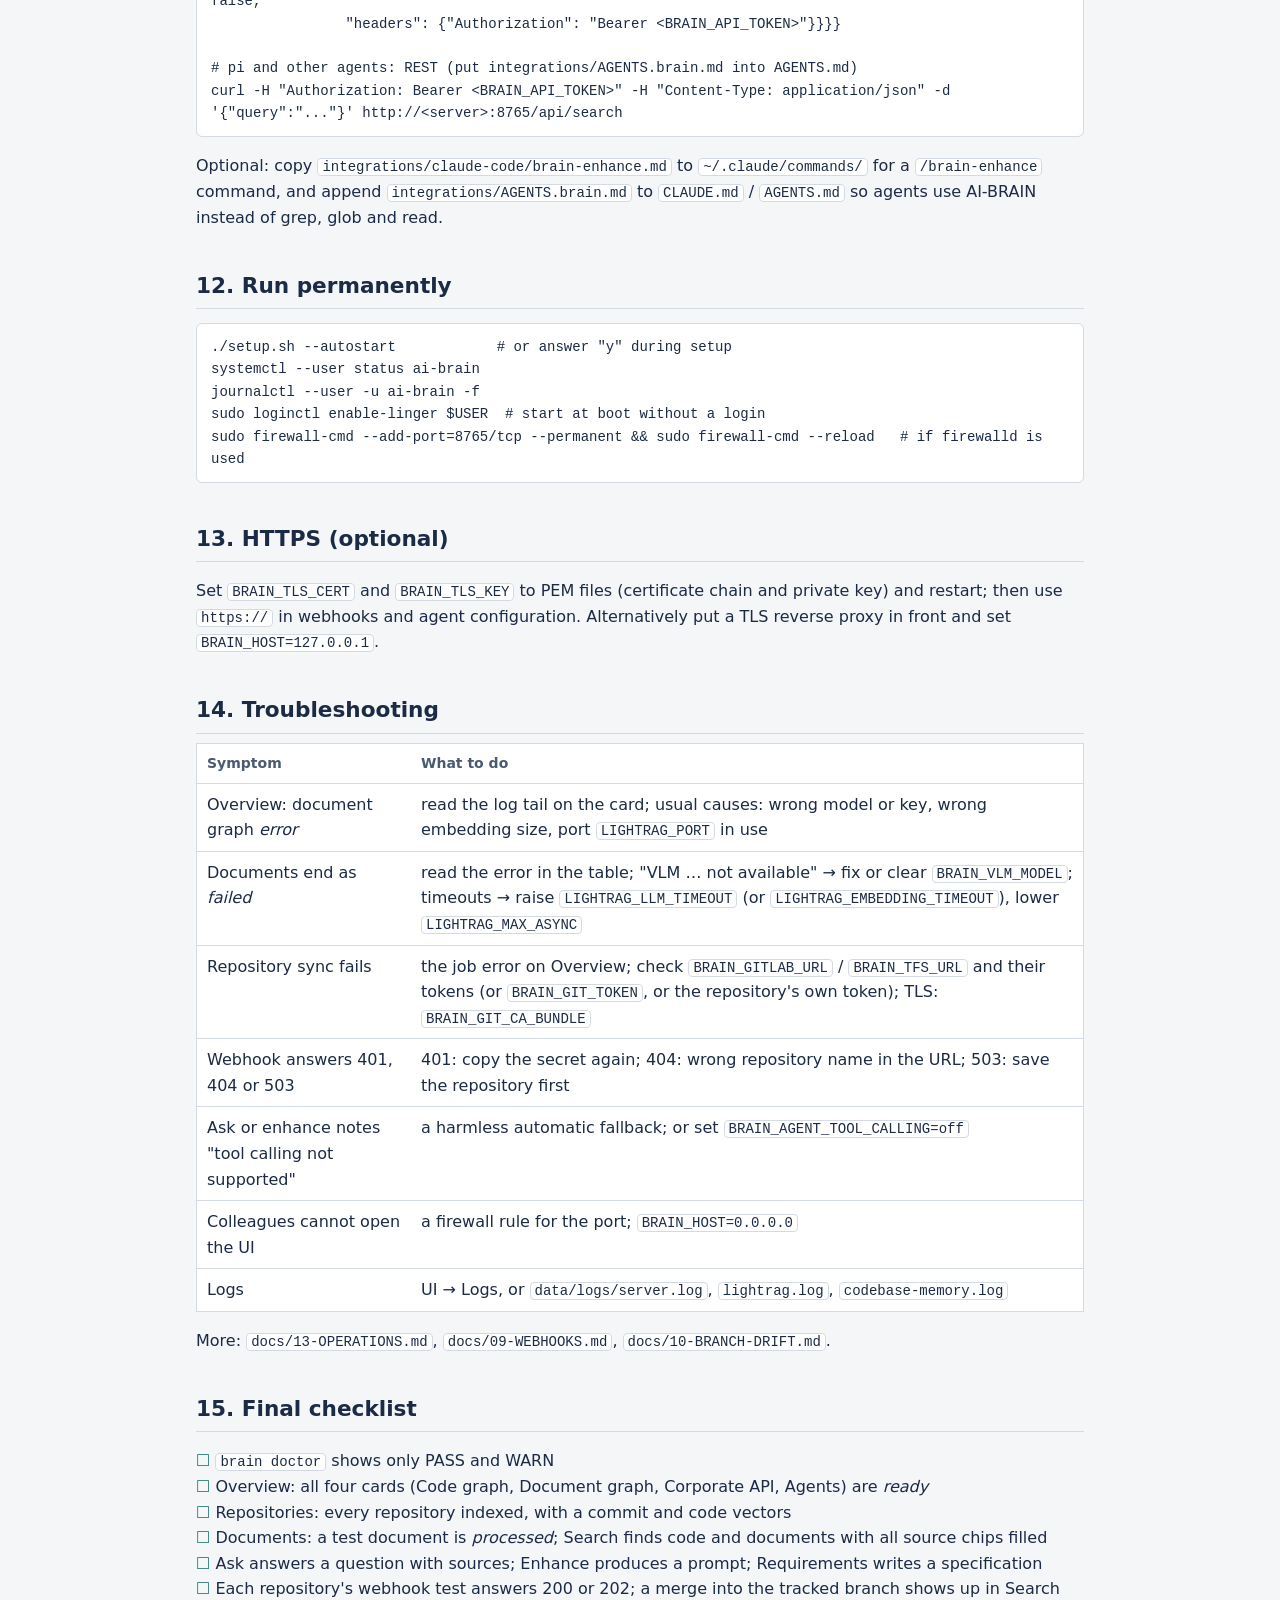
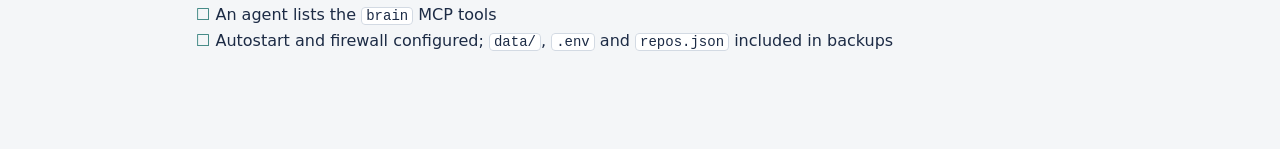
==== commit c1348c0b: "Token optimization commit" ====
--- a/INSTALL.html
+++ b/INSTALL.html
@@ -132,7 +132,7 @@
 
 <h2 id="start">7. Start</h2>
 <pre class="win">.\brain.cmd serve</pre><pre class="lin">./brain.sh serve</pre>
-<p>The console prints <code>READY: code graph, document graph and the agents (ask, enhance, requirements) are up</code> when
+<p>The console prints <code>READY: code graph, document graph and the agents (ask, enhance, guide, requirements) are up</code> when
 everything is ready, usually within a minute; the first index of large repositories continues in the background. Open
 <code>http://&lt;server&gt;:8765</code> from any machine and log in. The <b>Overview</b> page shows every component, every job with its
 progress, and any error with its log.</p>
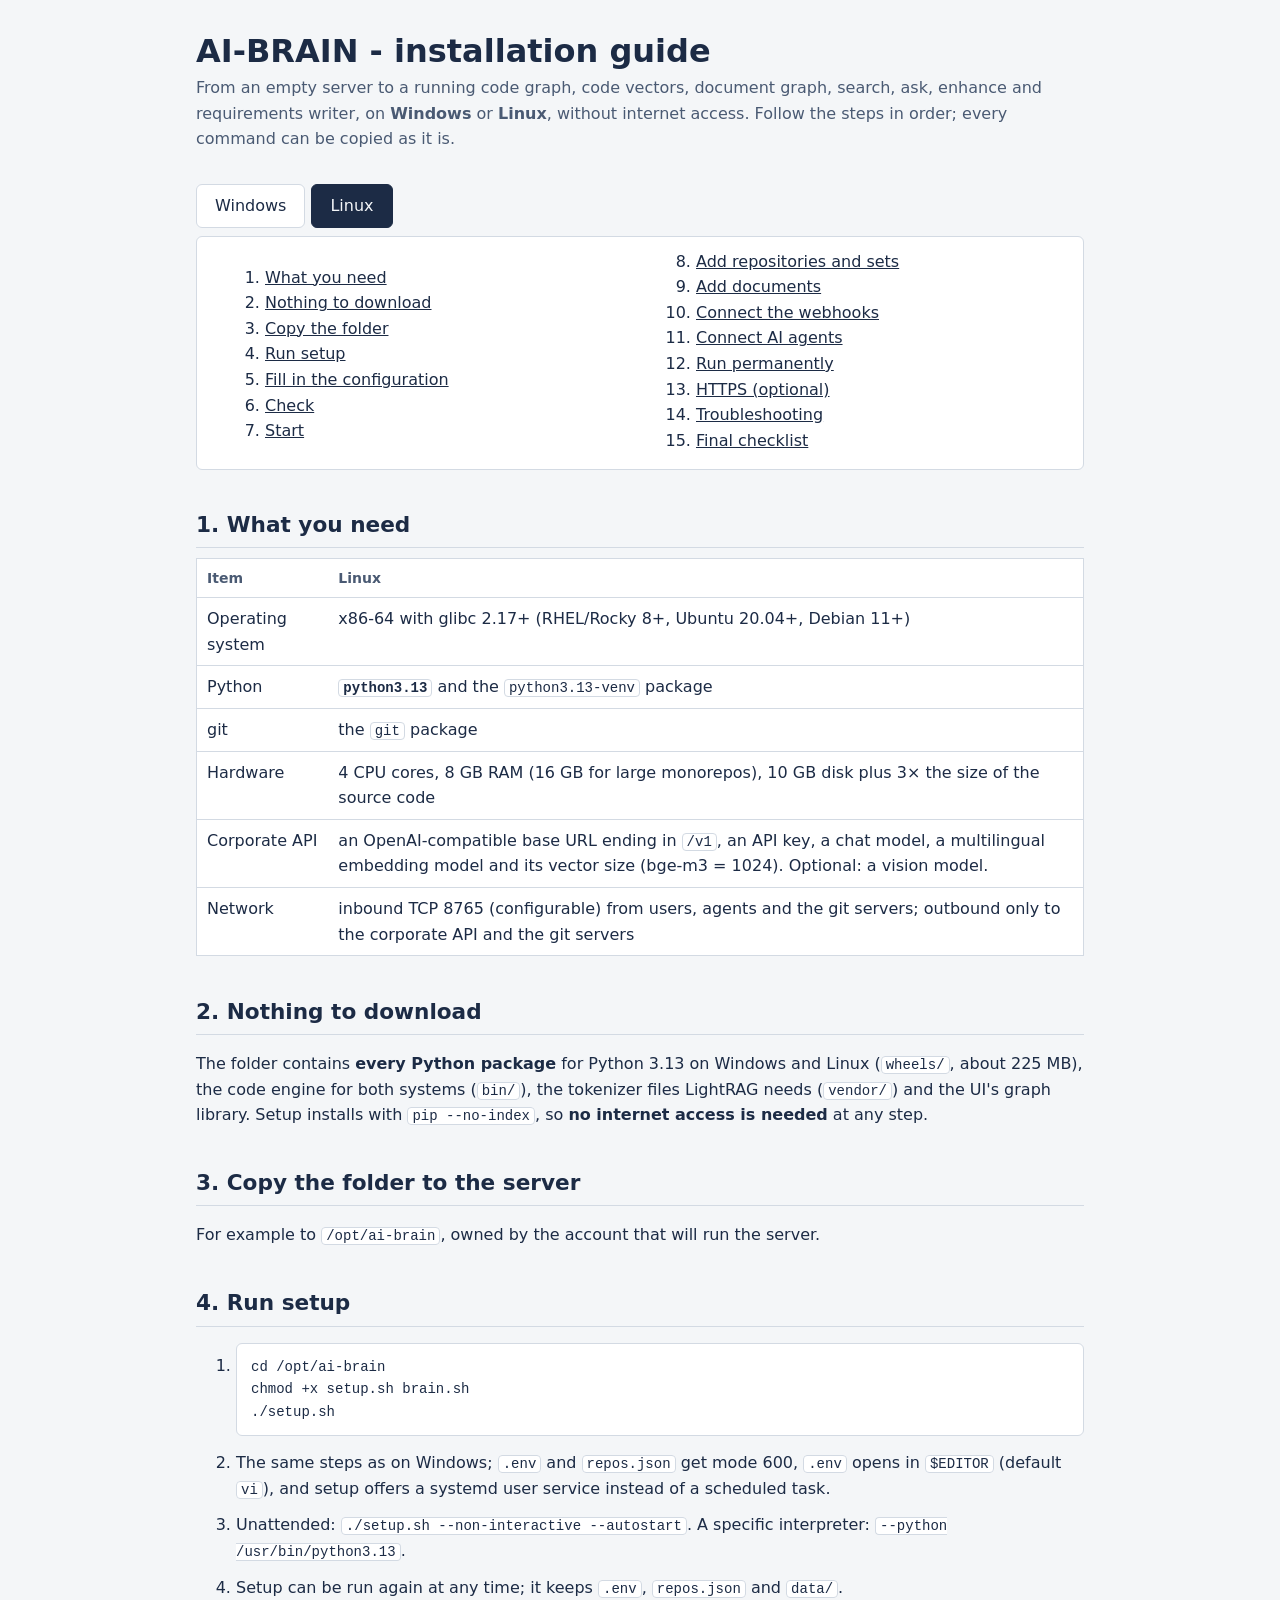
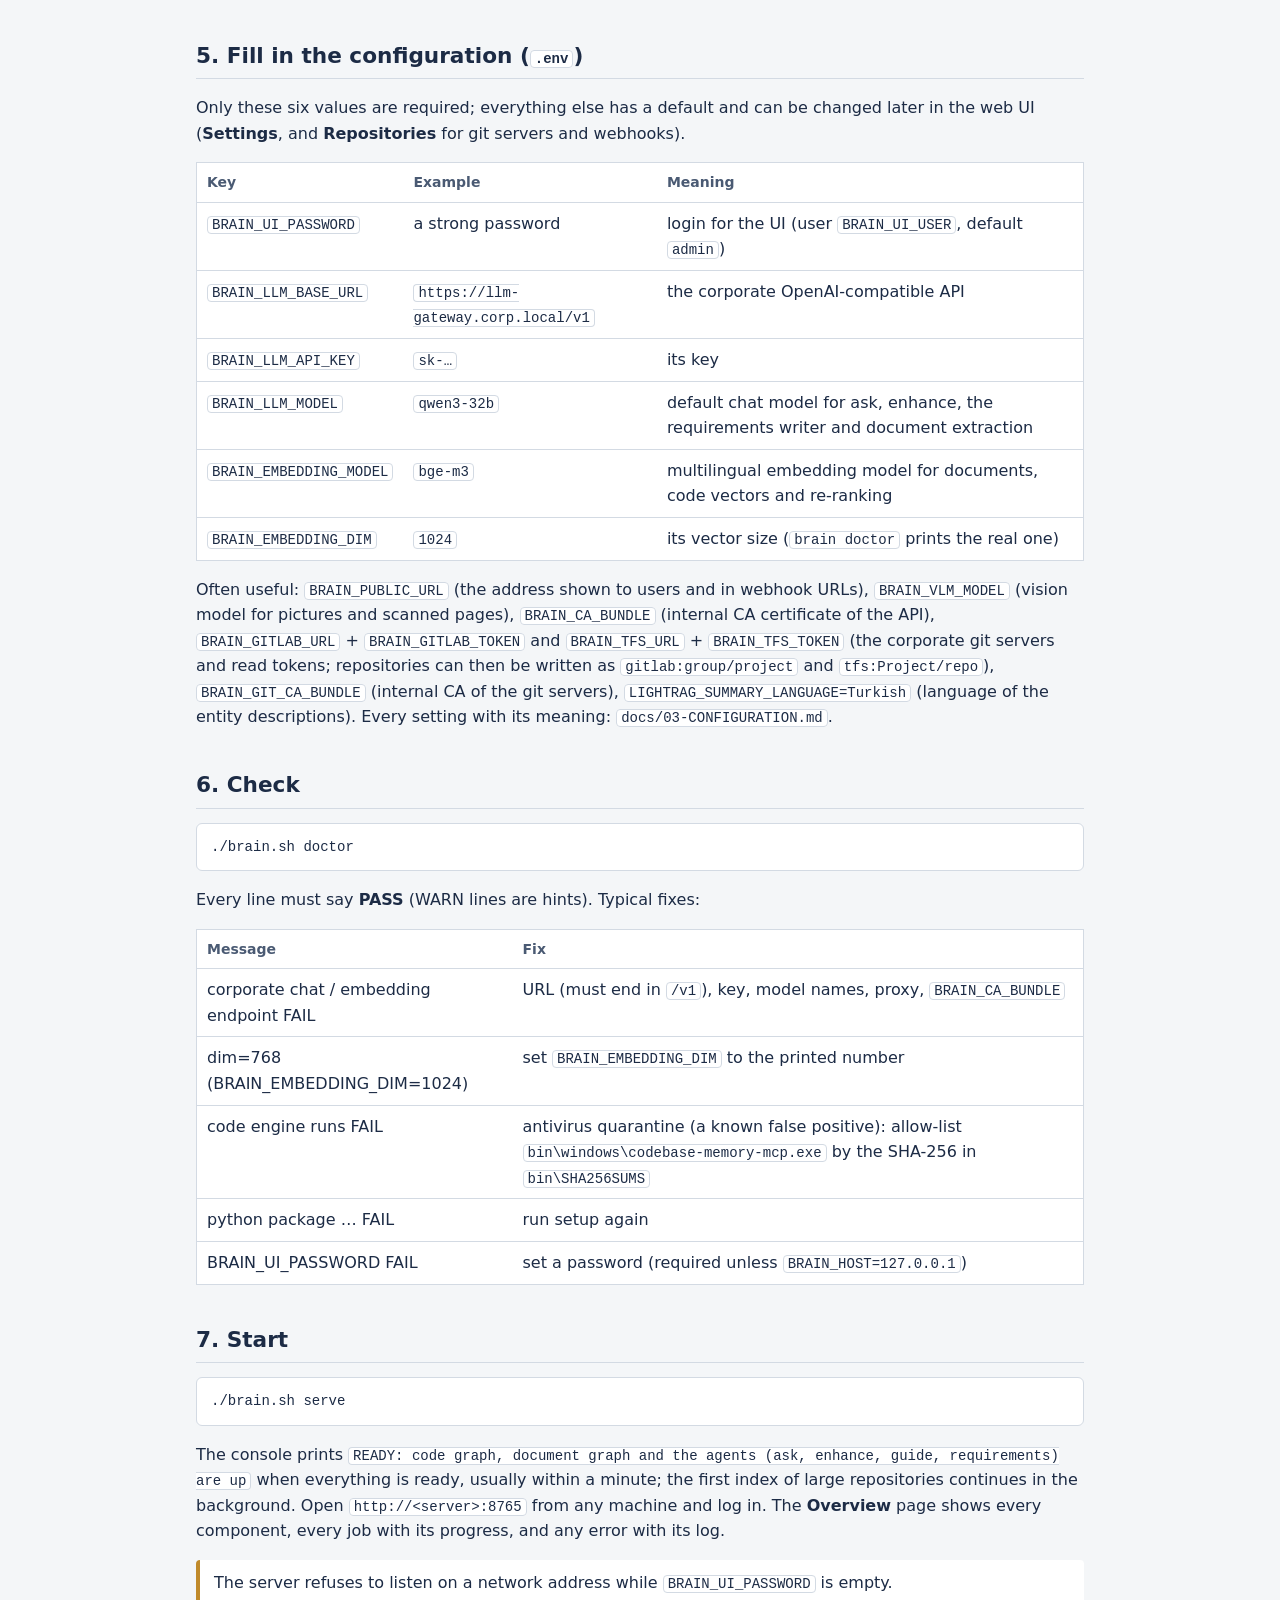
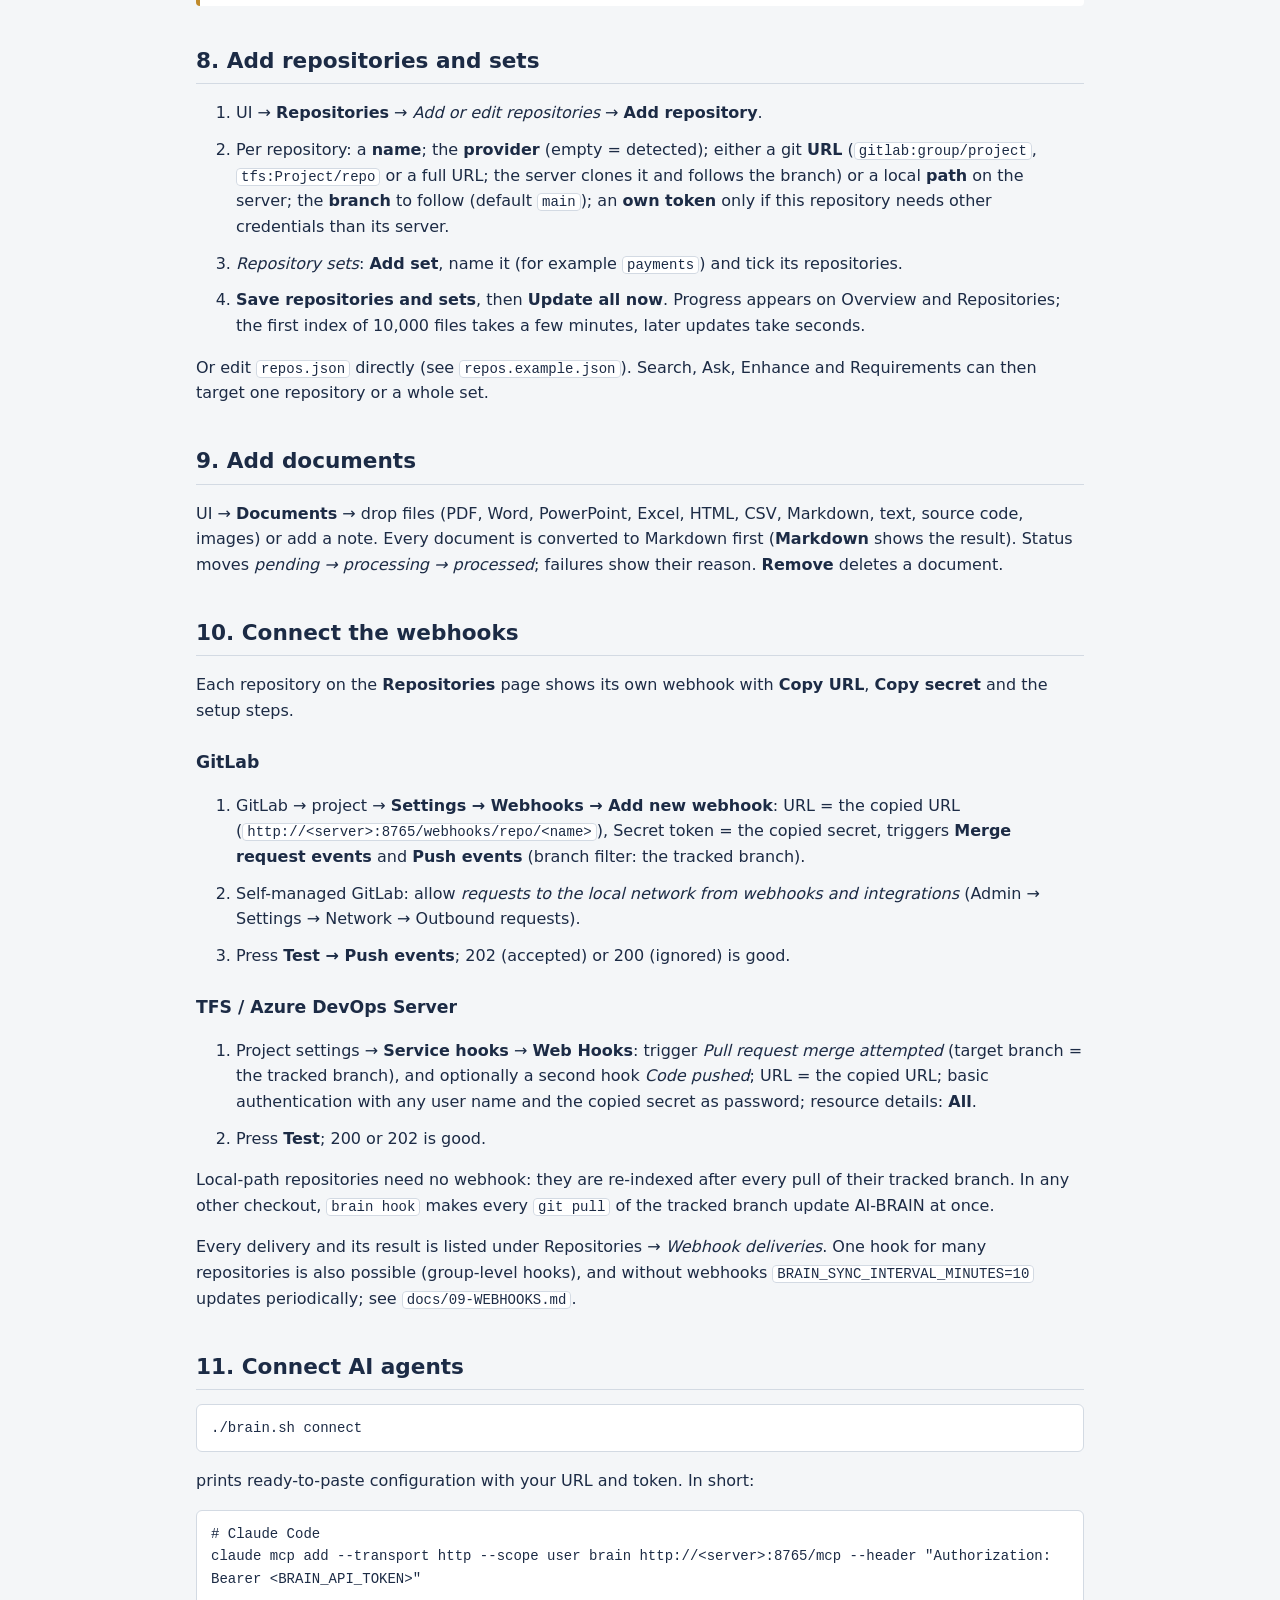
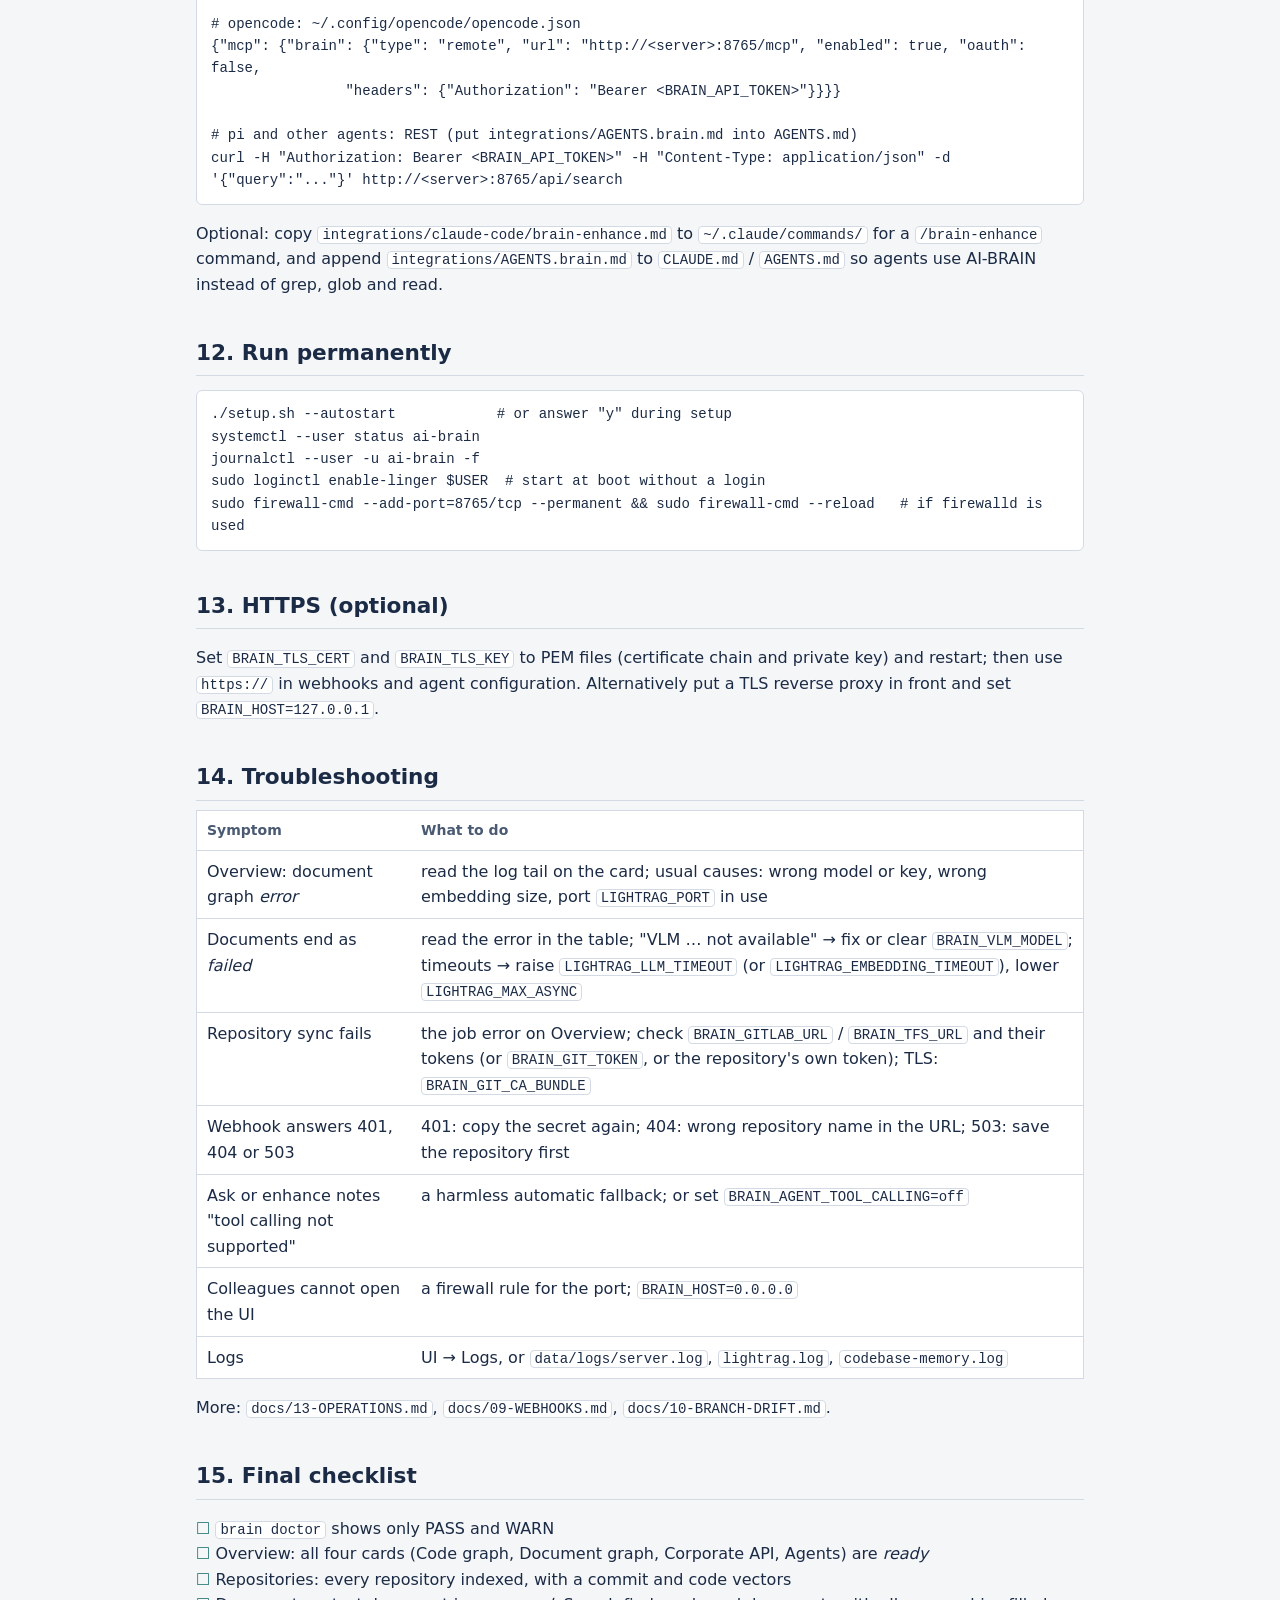
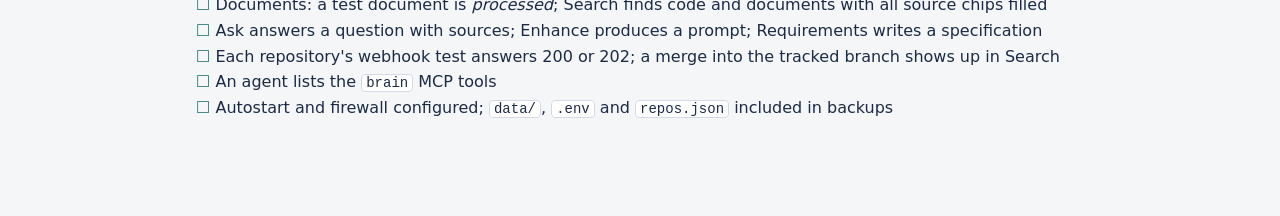
==== commit b261adda: "Git pull hook added" ====
--- a/INSTALL.html
+++ b/INSTALL.html
@@ -174,6 +174,8 @@
 secret as password; resource details: <b>All</b>.</li>
 <li>Press <b>Test</b>; 200 or 202 is good.</li>
 </ol>
+<p>Local-path repositories need no webhook: they are re-indexed after every pull of their tracked branch. In any other
+checkout, <code>brain hook</code> makes every <code>git pull</code> of the tracked branch update AI-BRAIN at once.</p>
 <p>Every delivery and its result is listed under Repositories → <i>Webhook deliveries</i>. One hook for many repositories is also
 possible (group-level hooks), and without webhooks <code>BRAIN_SYNC_INTERVAL_MINUTES=10</code> updates periodically; see
 <code>docs/09-WEBHOOKS.md</code>.</p>
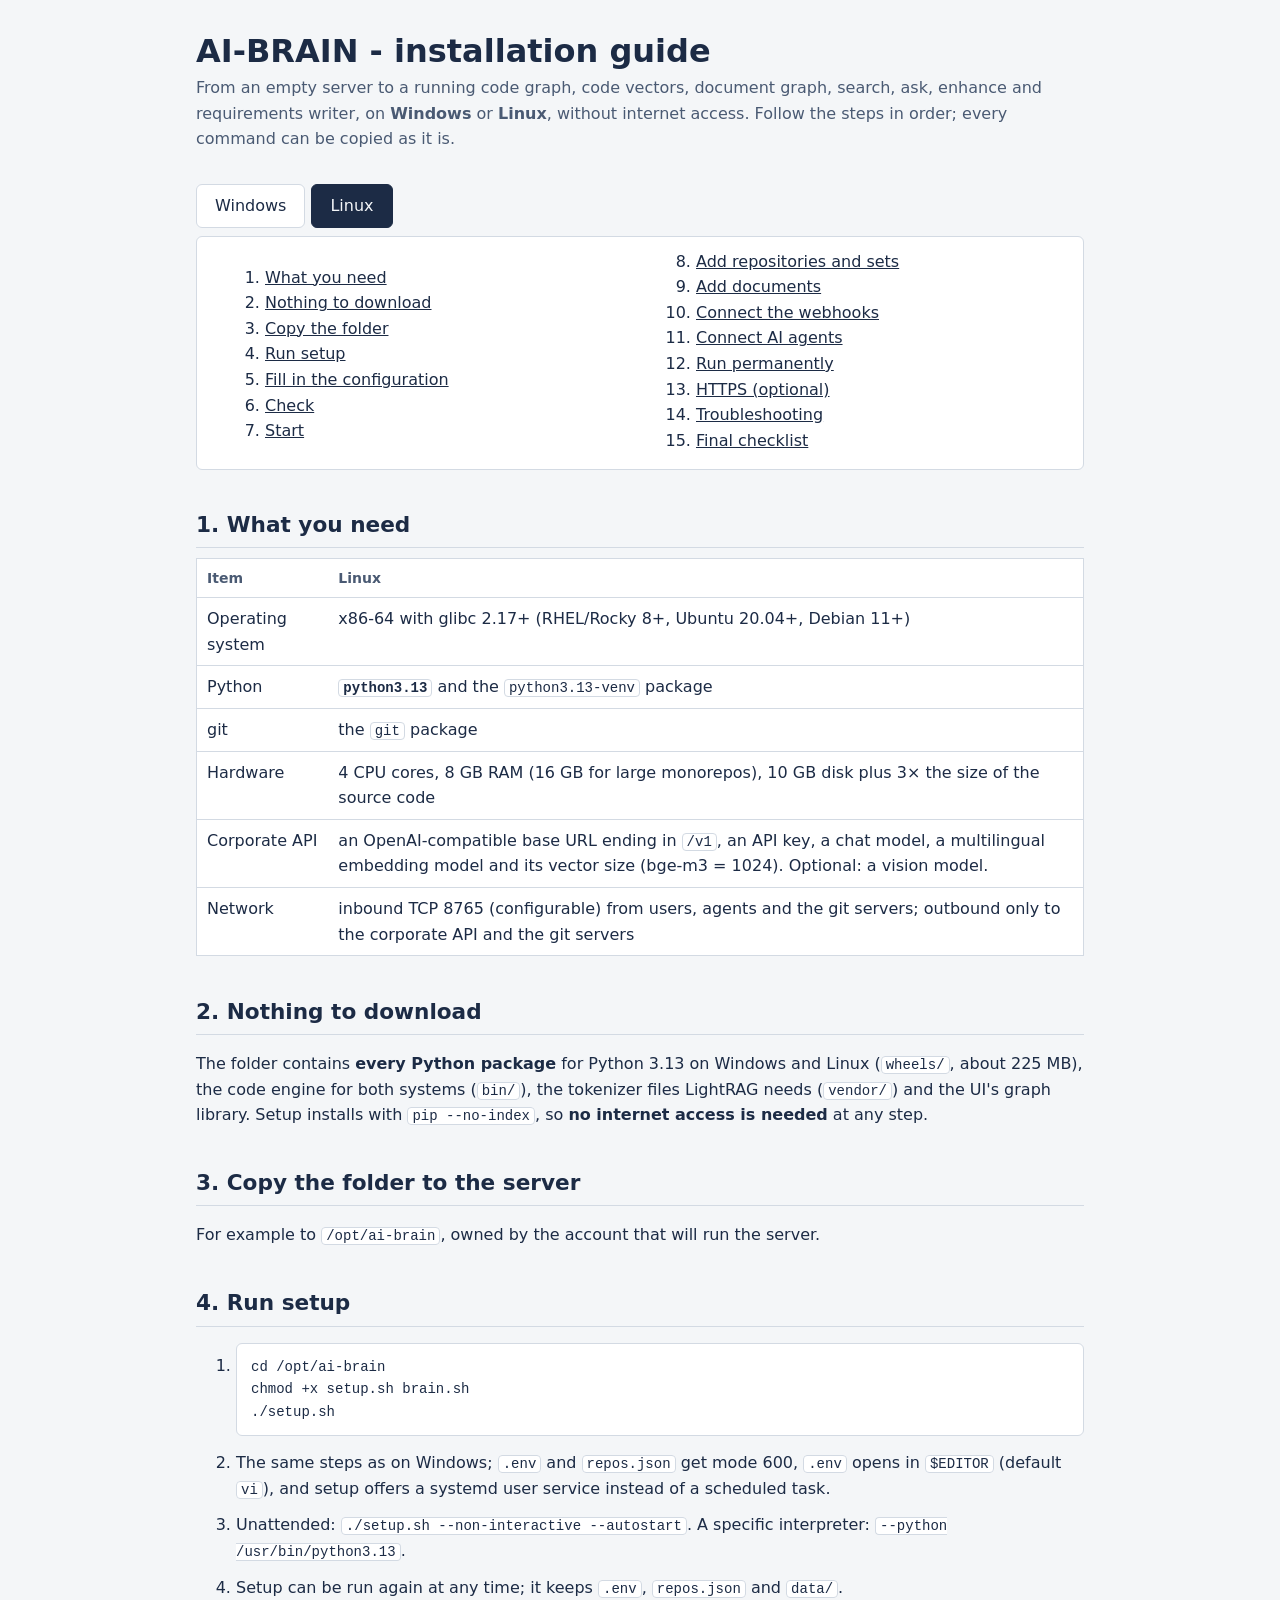
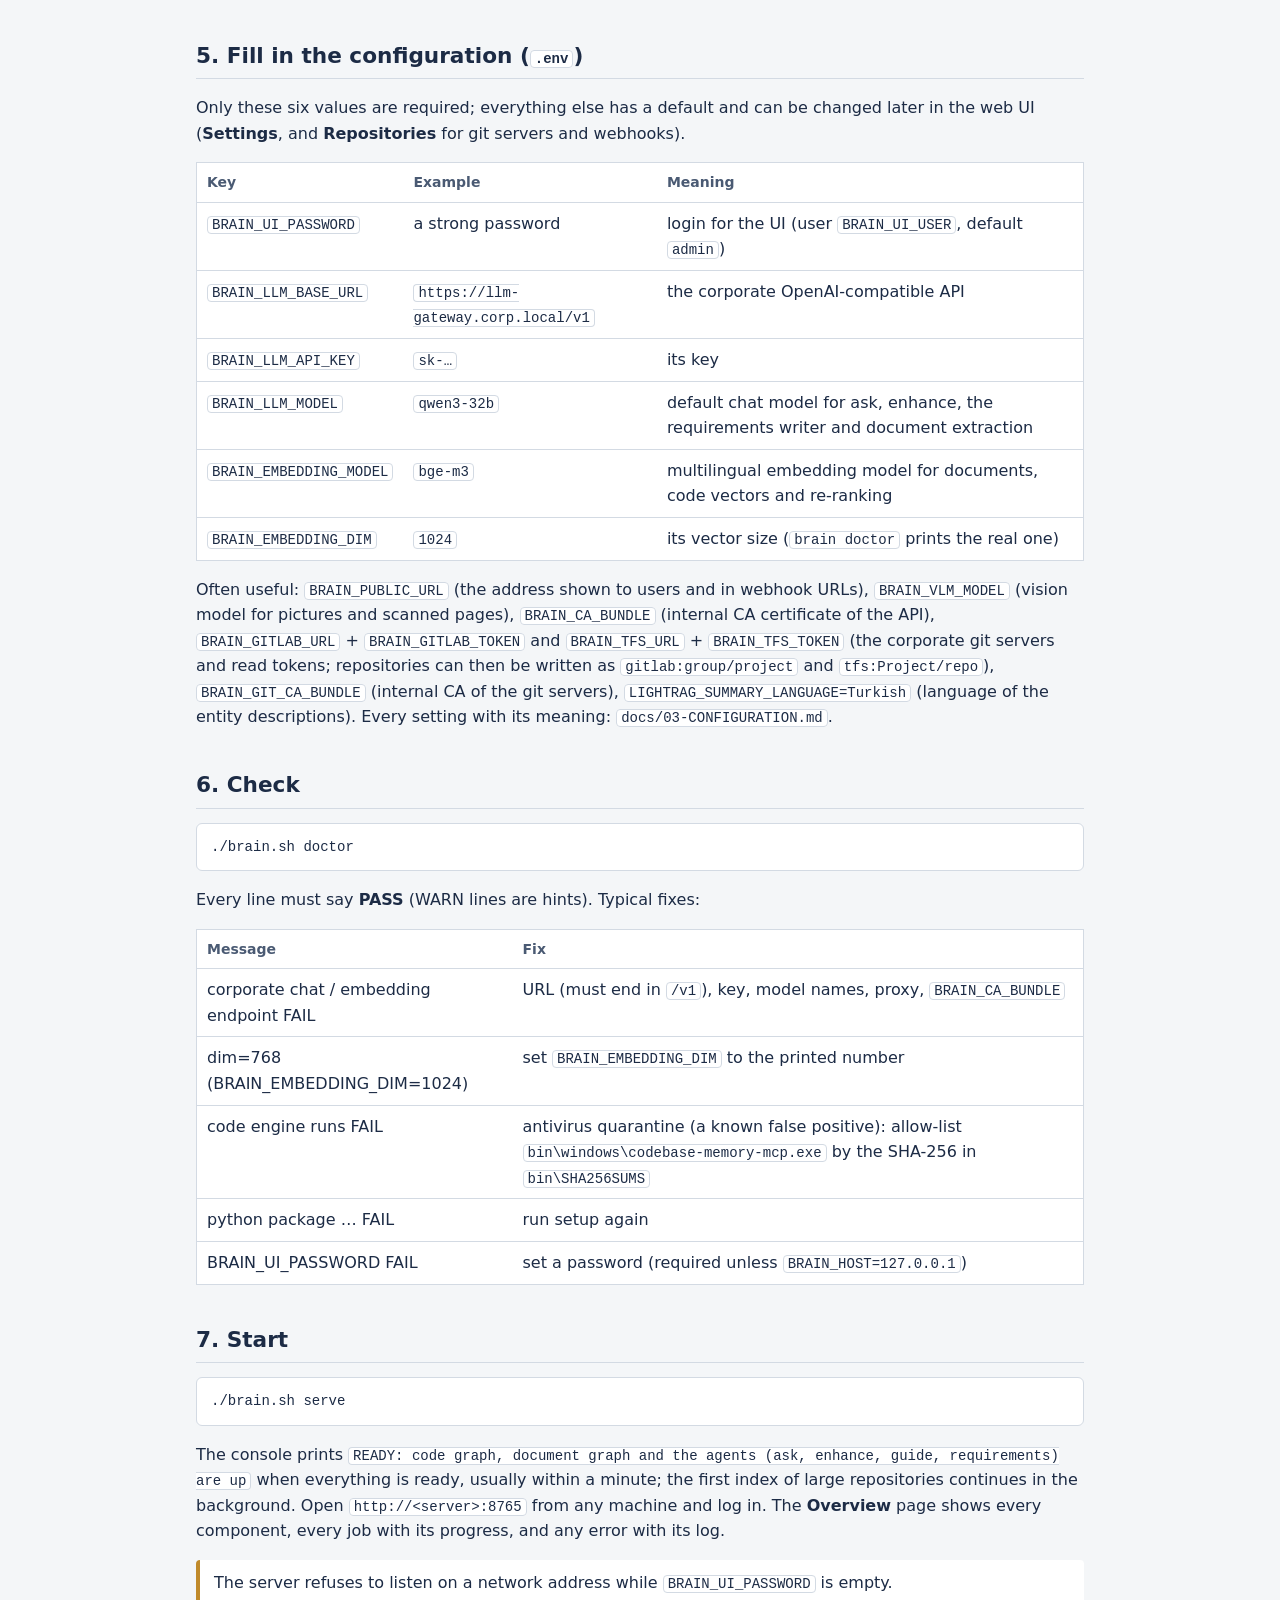
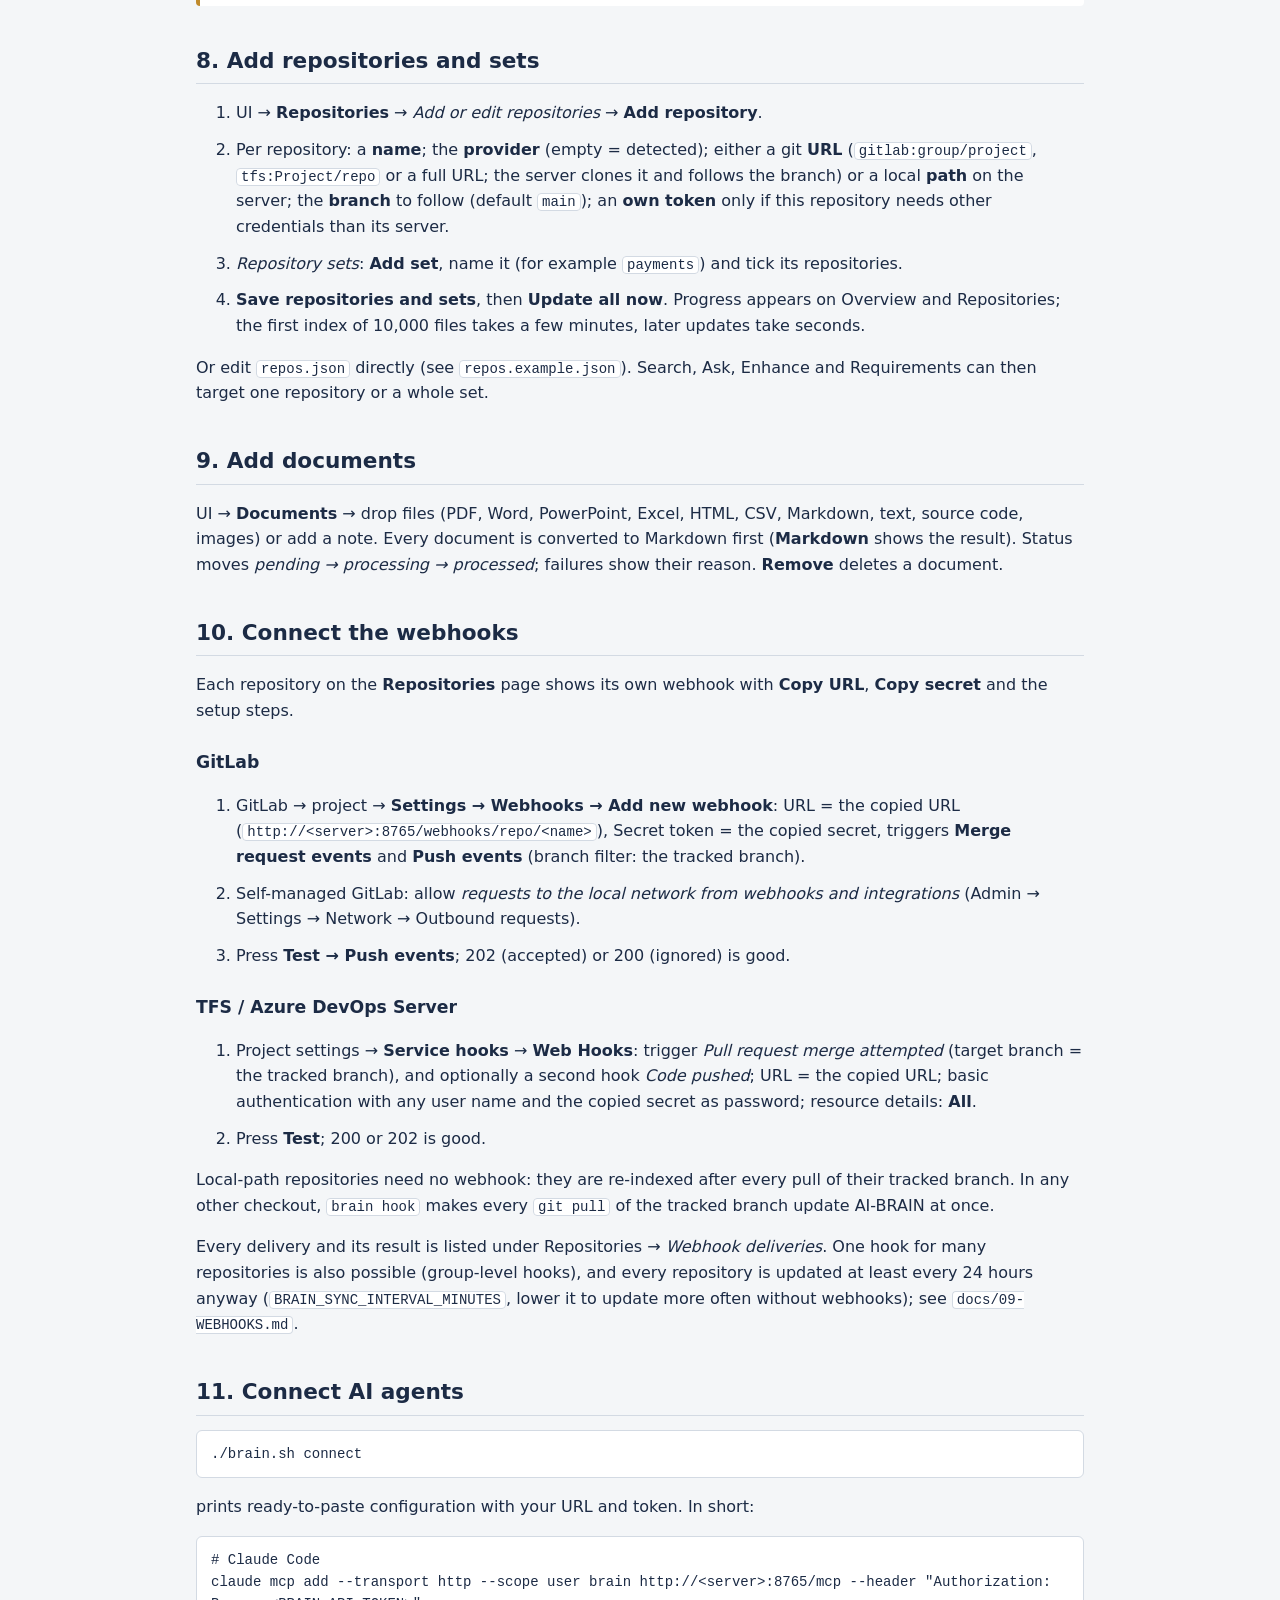
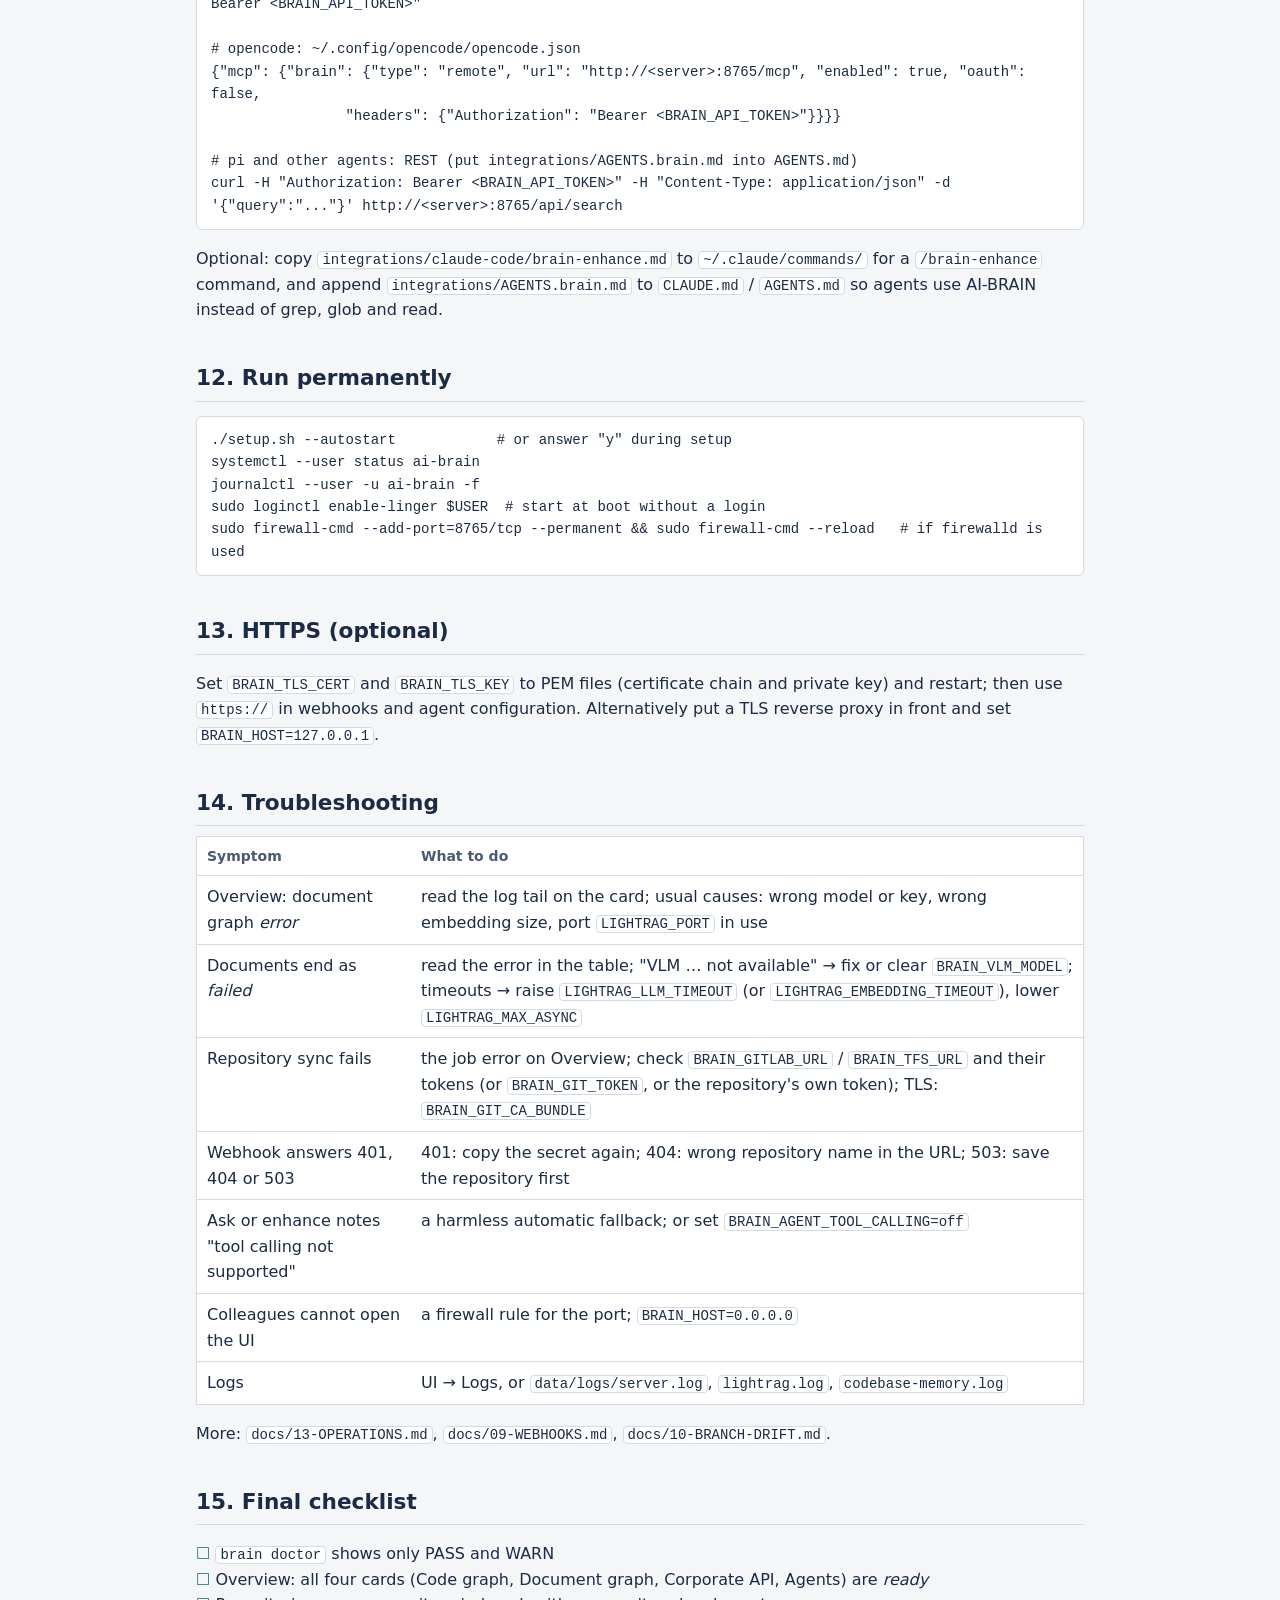
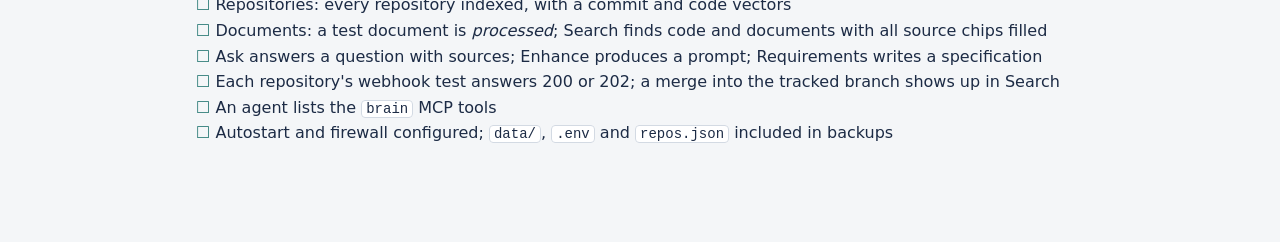
==== commit 45f559a1: "New requirements writer and markitdown implemented" ====
--- a/INSTALL.html
+++ b/INSTALL.html
@@ -177,7 +177,8 @@
 <p>Local-path repositories need no webhook: they are re-indexed after every pull of their tracked branch. In any other
 checkout, <code>brain hook</code> makes every <code>git pull</code> of the tracked branch update AI-BRAIN at once.</p>
 <p>Every delivery and its result is listed under Repositories → <i>Webhook deliveries</i>. One hook for many repositories is also
-possible (group-level hooks), and without webhooks <code>BRAIN_SYNC_INTERVAL_MINUTES=10</code> updates periodically; see
+possible (group-level hooks), and every repository is updated at least every 24 hours anyway (<code>BRAIN_SYNC_INTERVAL_MINUTES</code>, lower it to update
+more often without webhooks); see
 <code>docs/09-WEBHOOKS.md</code>.</p>
 
 <h2 id="agents">11. Connect AI agents</h2>
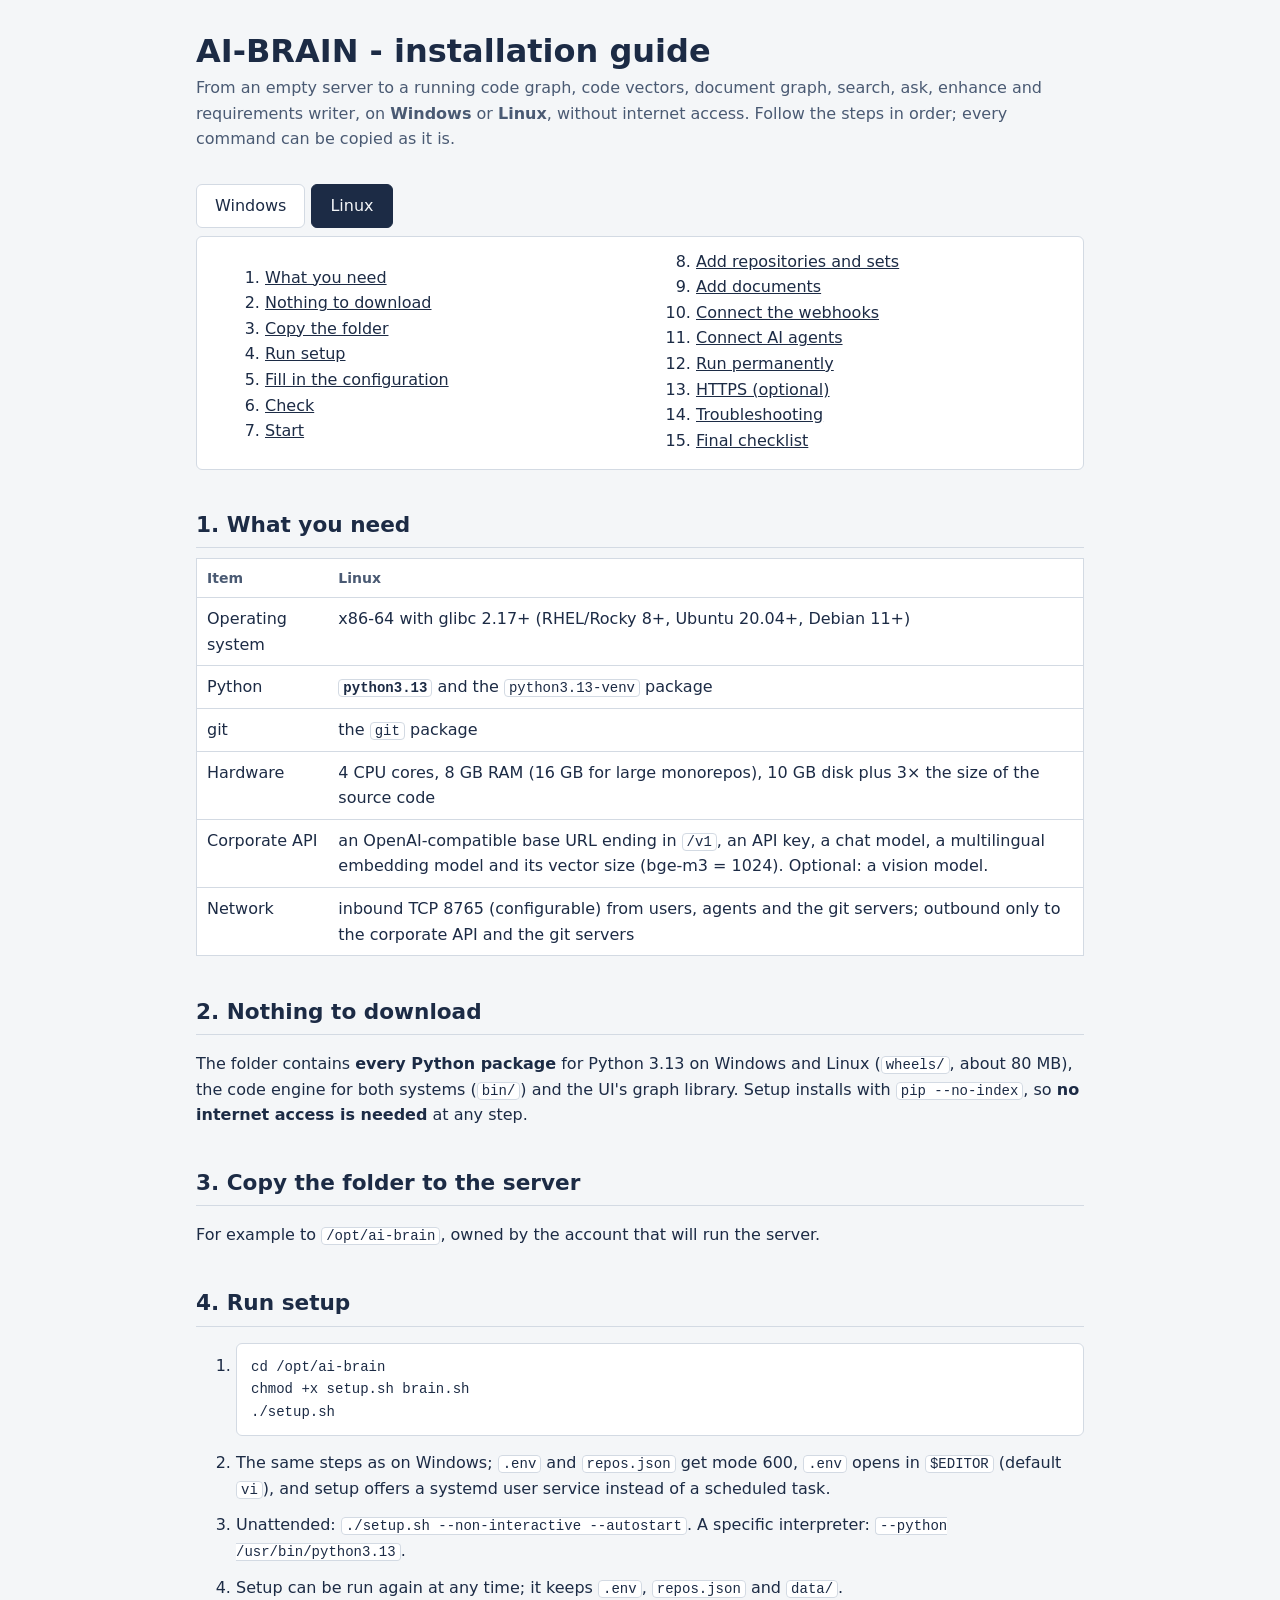
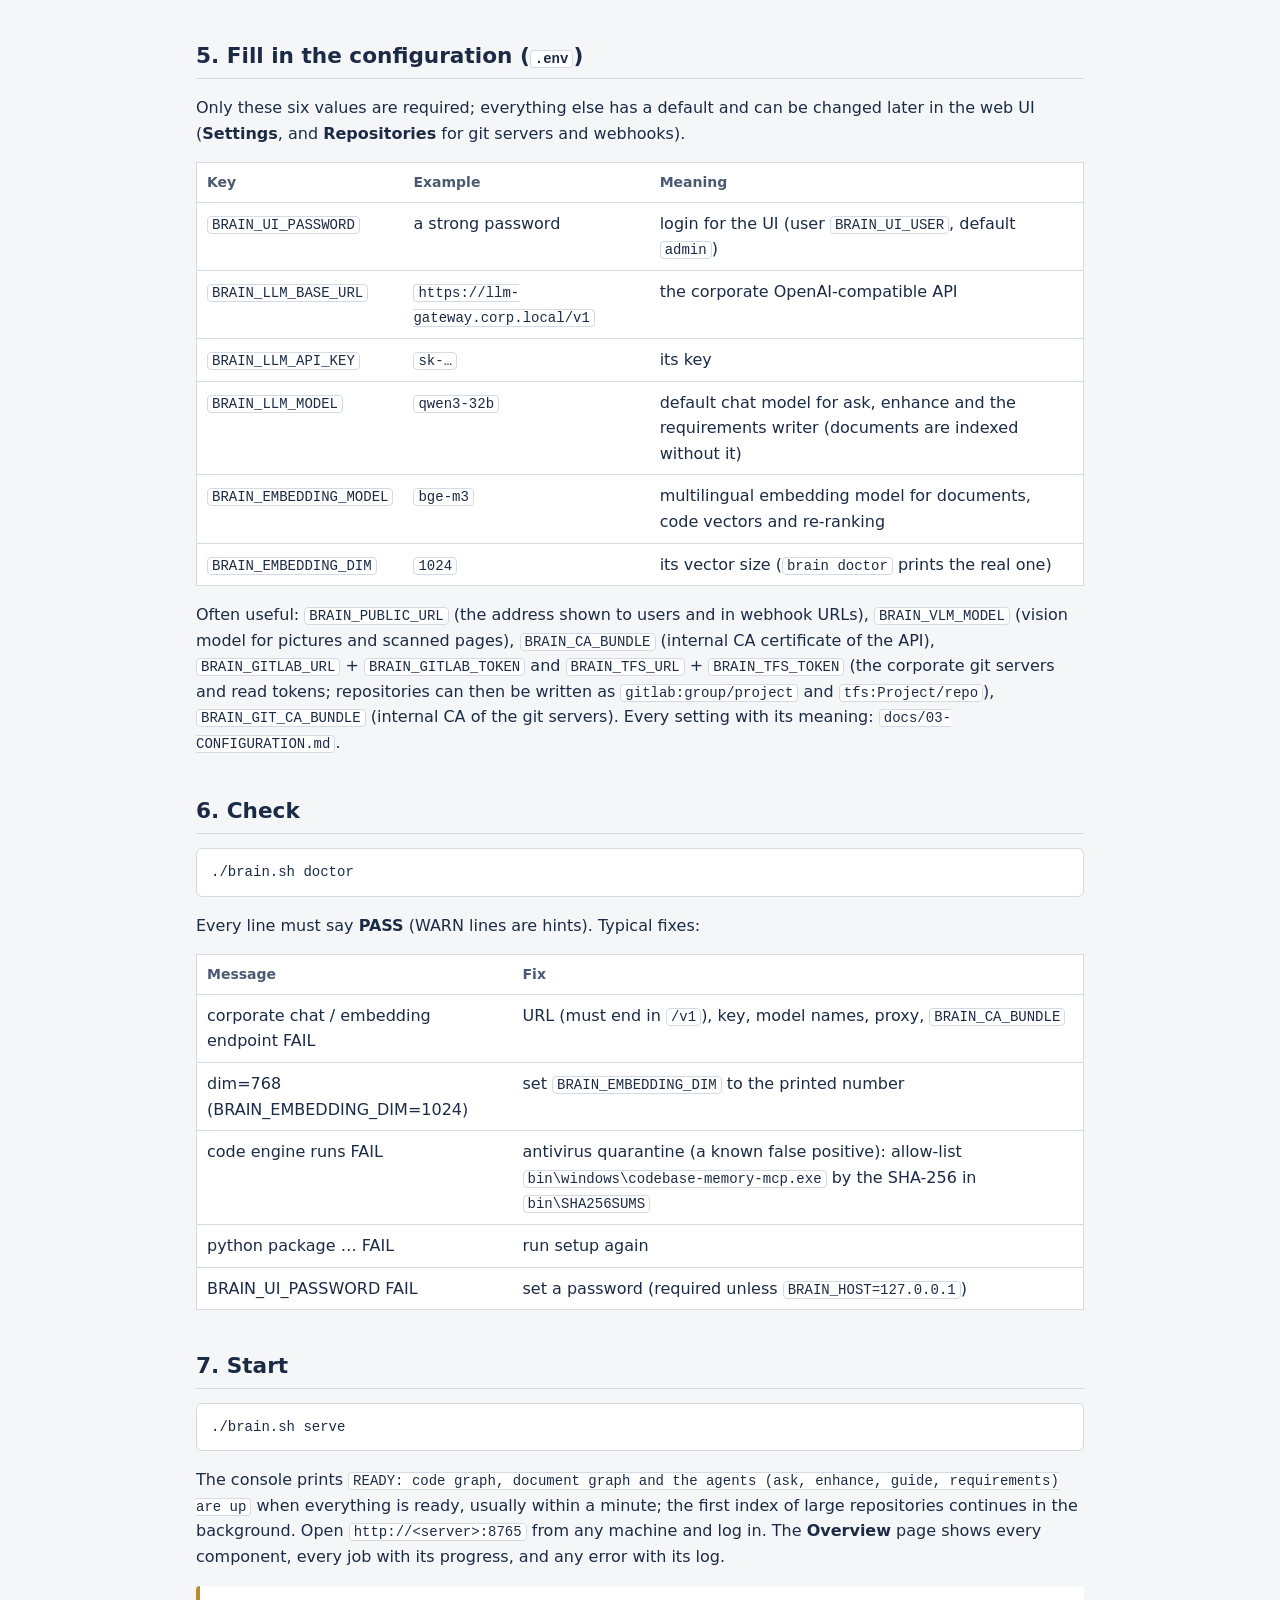
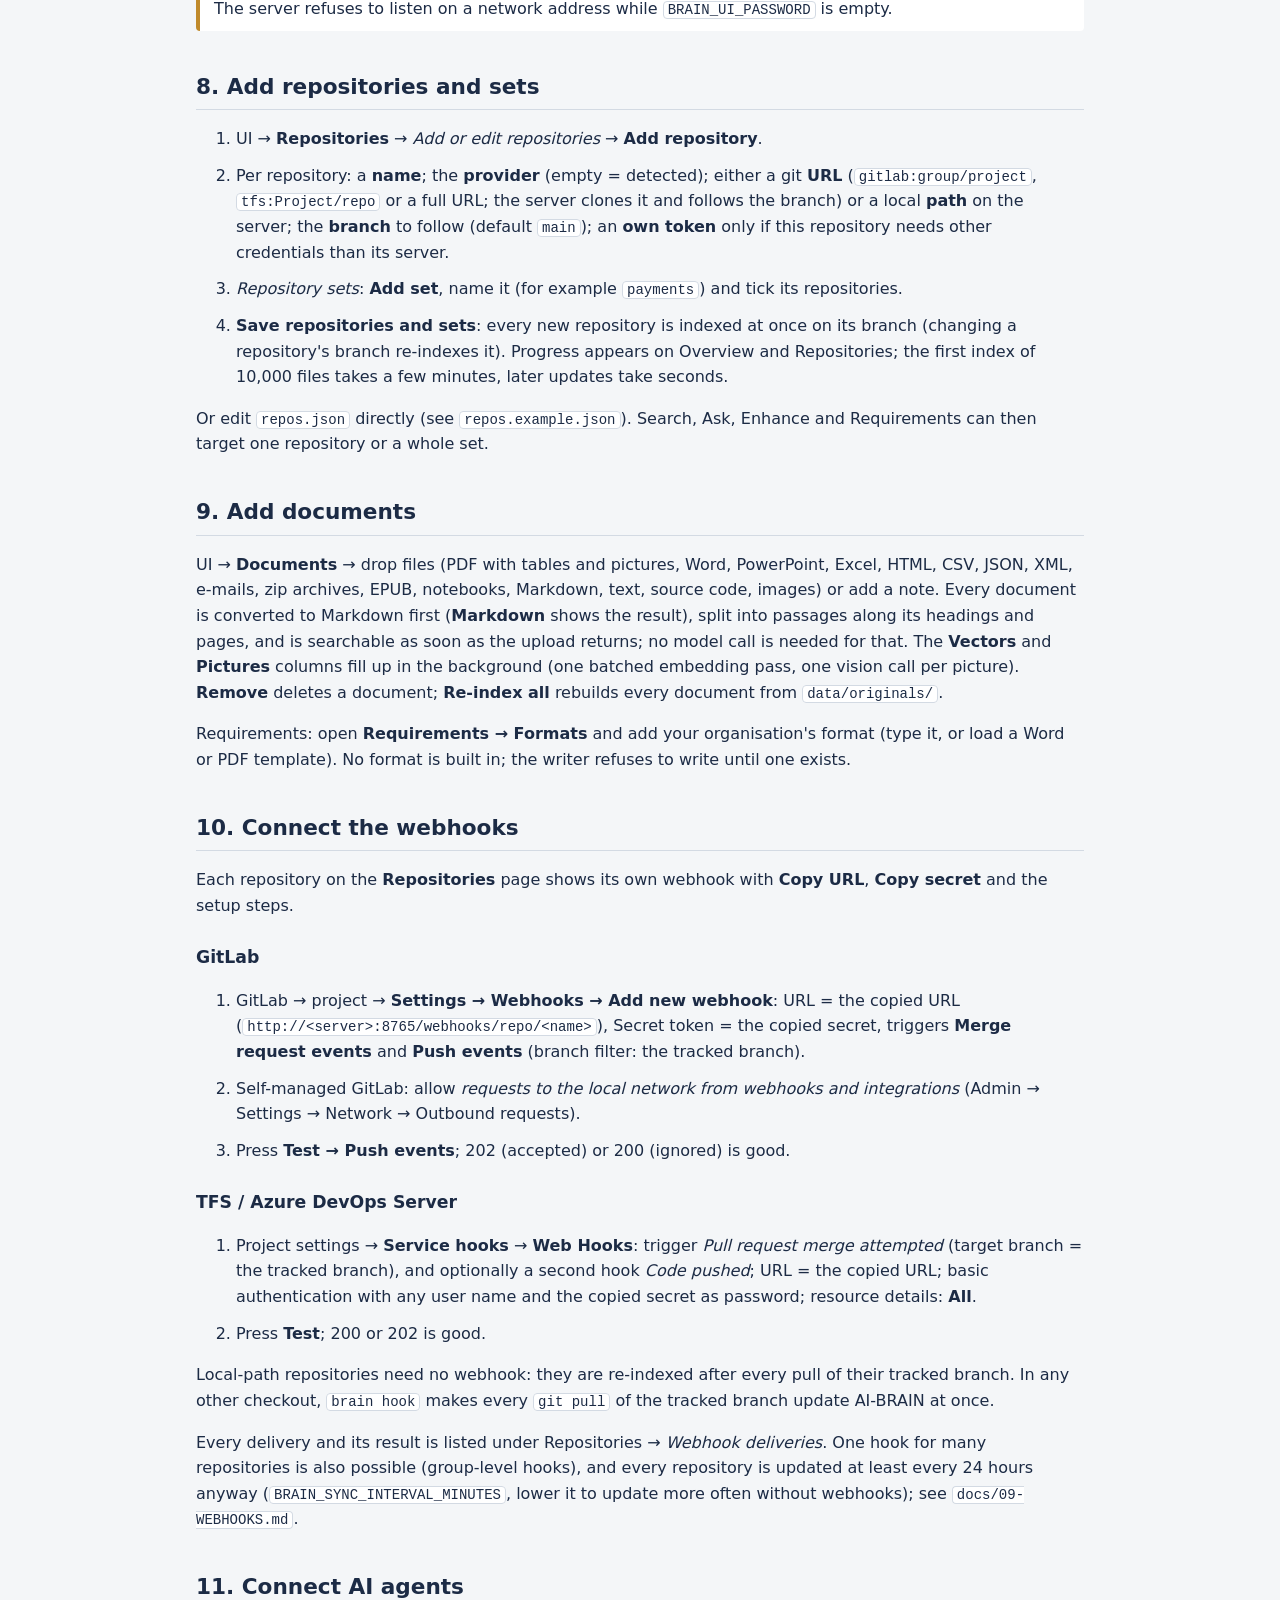
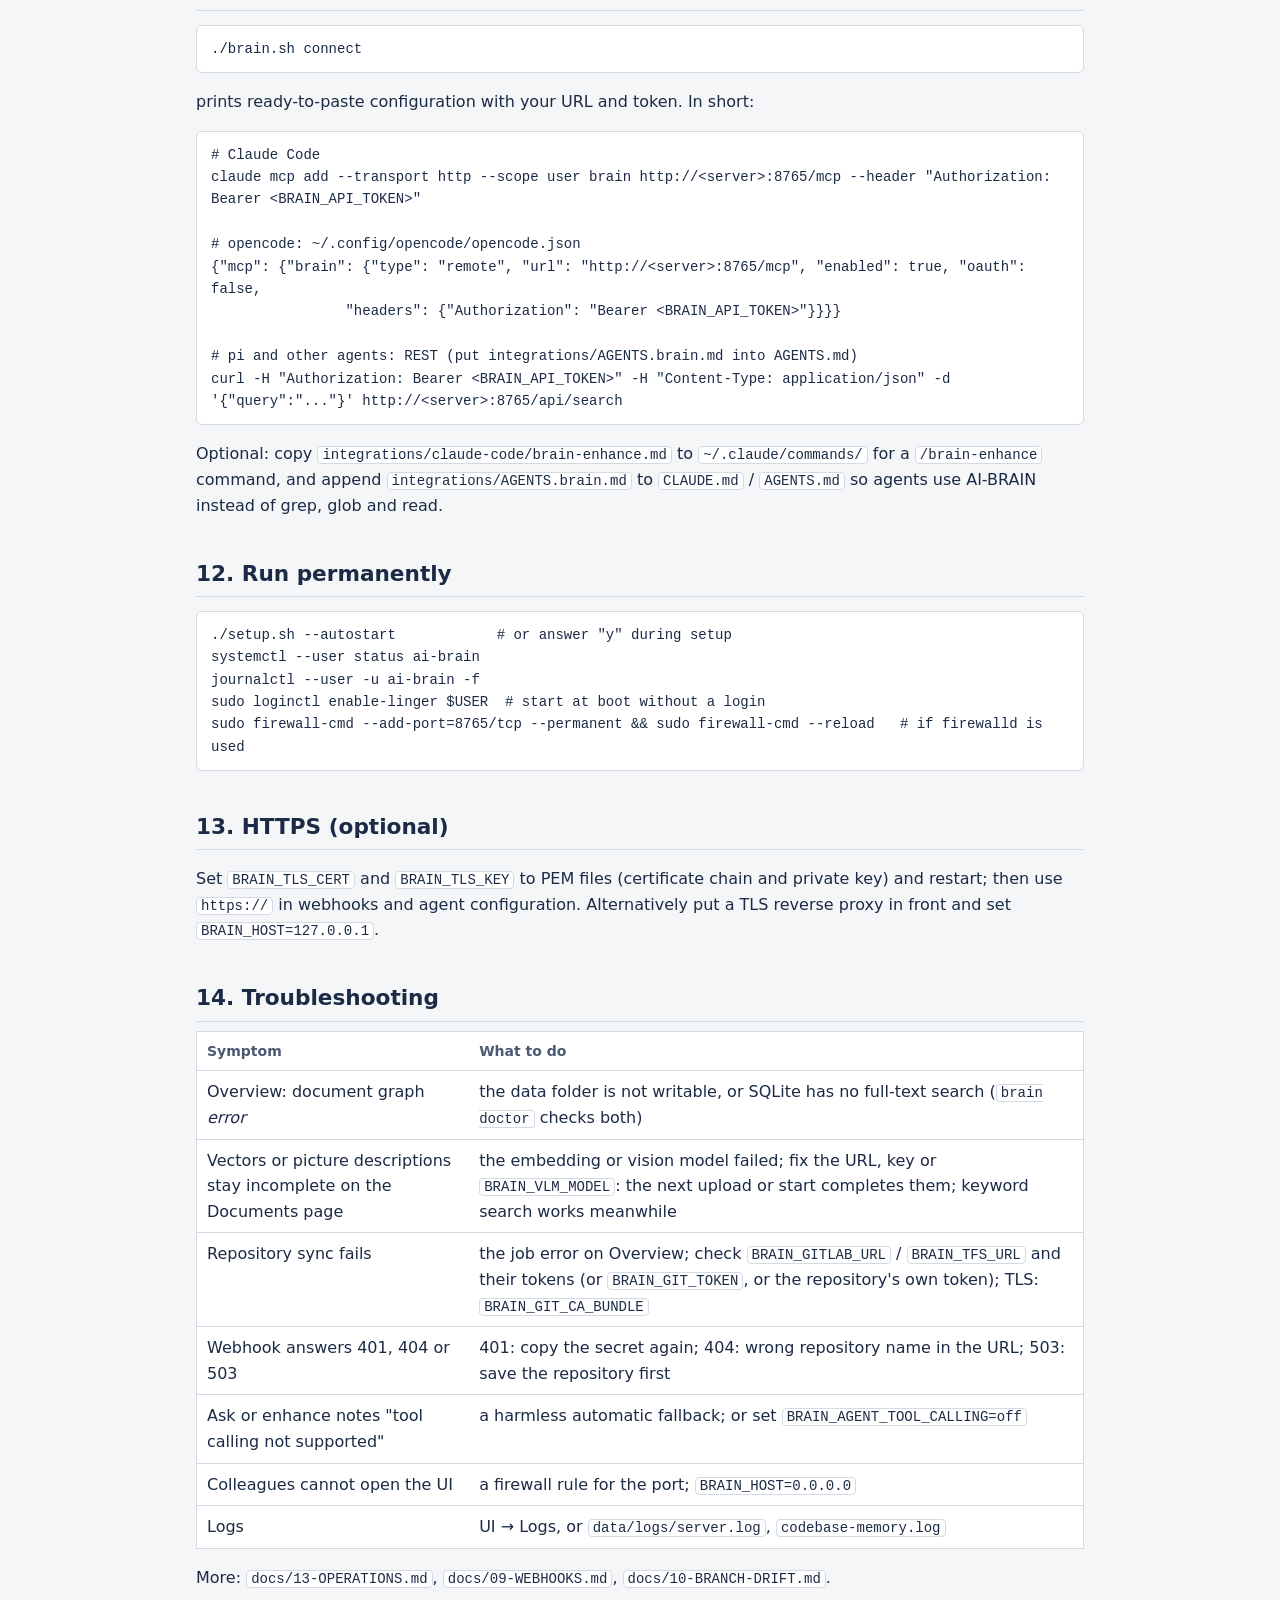
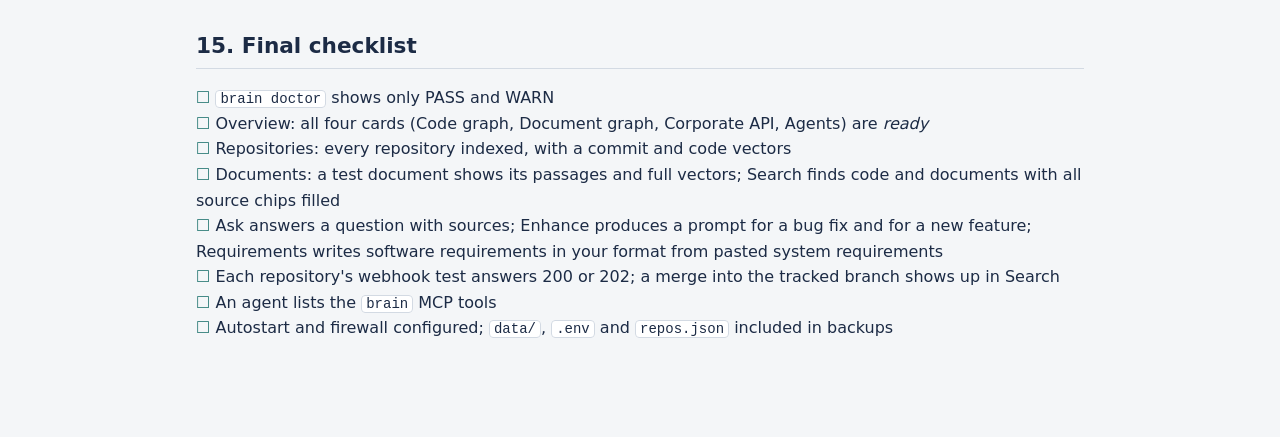
==== commit c527c6e3: "Lightrag changed with a new document engine because of slow API requests" ====
--- a/INSTALL.html
+++ b/INSTALL.html
@@ -68,8 +68,8 @@
 </table>
 
 <h2 id="bundle">2. Nothing to download</h2>
-<p>The folder contains <b>every Python package</b> for Python 3.13 on Windows and Linux (<code>wheels/</code>, about 225 MB),
-the code engine for both systems (<code>bin/</code>), the tokenizer files LightRAG needs (<code>vendor/</code>) and the UI's graph
+<p>The folder contains <b>every Python package</b> for Python 3.13 on Windows and Linux (<code>wheels/</code>, about 80 MB),
+the code engine for both systems (<code>bin/</code>) and the UI's graph
 library. Setup installs with <code>pip --no-index</code>, so <b>no internet access is needed</b> at any step.</p>
 
 <h2 id="copy">3. Copy the folder to the server</h2>
@@ -107,7 +107,7 @@
 <tr><td><code>BRAIN_UI_PASSWORD</code></td><td>a strong password</td><td>login for the UI (user <code>BRAIN_UI_USER</code>, default <code>admin</code>)</td></tr>
 <tr><td><code>BRAIN_LLM_BASE_URL</code></td><td><code>https://llm-gateway.corp.local/v1</code></td><td>the corporate OpenAI-compatible API</td></tr>
 <tr><td><code>BRAIN_LLM_API_KEY</code></td><td><code>sk-…</code></td><td>its key</td></tr>
-<tr><td><code>BRAIN_LLM_MODEL</code></td><td><code>qwen3-32b</code></td><td>default chat model for ask, enhance, the requirements writer and document extraction</td></tr>
+<tr><td><code>BRAIN_LLM_MODEL</code></td><td><code>qwen3-32b</code></td><td>default chat model for ask, enhance and the requirements writer (documents are indexed without it)</td></tr>
 <tr><td><code>BRAIN_EMBEDDING_MODEL</code></td><td><code>bge-m3</code></td><td>multilingual embedding model for documents, code vectors and re-ranking</td></tr>
 <tr><td><code>BRAIN_EMBEDDING_DIM</code></td><td><code>1024</code></td><td>its vector size (<code>brain doctor</code> prints the real one)</td></tr>
 </table>
@@ -115,7 +115,7 @@
 pictures and scanned pages), <code>BRAIN_CA_BUNDLE</code> (internal CA certificate of the API), <code>BRAIN_GITLAB_URL</code> +
 <code>BRAIN_GITLAB_TOKEN</code> and <code>BRAIN_TFS_URL</code> + <code>BRAIN_TFS_TOKEN</code> (the corporate git servers and read tokens;
 repositories can then be written as <code>gitlab:group/project</code> and <code>tfs:Project/repo</code>), <code>BRAIN_GIT_CA_BUNDLE</code>
-(internal CA of the git servers), <code>LIGHTRAG_SUMMARY_LANGUAGE=Turkish</code> (language of the entity descriptions). Every
+(internal CA of the git servers). Every
 setting with its meaning: <code>docs/03-CONFIGURATION.md</code>.</p>
 
 <h2 id="doctor">6. Check</h2>
@@ -145,16 +145,21 @@
 <code>tfs:Project/repo</code> or a full URL; the server clones it and follows the branch) or a local <b>path</b> on the server; the
 <b>branch</b> to follow (default <code>main</code>); an <b>own token</b> only if this repository needs other credentials than its server.</li>
 <li><i>Repository sets</i>: <b>Add set</b>, name it (for example <code>payments</code>) and tick its repositories.</li>
-<li><b>Save repositories and sets</b>, then <b>Update all now</b>. Progress appears on Overview and Repositories; the first
+<li><b>Save repositories and sets</b>: every new repository is indexed at once on its branch (changing a repository's branch re-indexes it). Progress appears on Overview and Repositories; the first
 index of 10,000 files takes a few minutes, later updates take seconds.</li>
 </ol>
 <p>Or edit <code>repos.json</code> directly (see <code>repos.example.json</code>). Search, Ask, Enhance and Requirements can then target one
 repository or a whole set.</p>
 
 <h2 id="docs">9. Add documents</h2>
-<p>UI → <b>Documents</b> → drop files (PDF, Word, PowerPoint, Excel, HTML, CSV, Markdown, text, source code, images) or add a
-note. Every document is converted to Markdown first (<b>Markdown</b> shows the result). Status moves
-<i>pending → processing → processed</i>; failures show their reason. <b>Remove</b> deletes a document.</p>
+<p>UI → <b>Documents</b> → drop files (PDF with tables and pictures, Word, PowerPoint, Excel, HTML, CSV, JSON, XML, e-mails,
+zip archives, EPUB, notebooks, Markdown, text, source code, images) or add a note. Every document is converted to
+Markdown first (<b>Markdown</b> shows the result), split into passages along its headings and pages, and is searchable
+as soon as the upload returns; no model call is needed for that. The <b>Vectors</b> and <b>Pictures</b> columns fill up
+in the background (one batched embedding pass, one vision call per picture). <b>Remove</b> deletes a document;
+<b>Re-index all</b> rebuilds every document from <code>data/originals/</code>.</p>
+<p>Requirements: open <b>Requirements → Formats</b> and add your organisation's format (type it, or load a Word or PDF
+template). No format is built in; the writer refuses to write until one exists.</p>
 
 <h2 id="hooks">10. Connect the webhooks</h2>
 <p>Each repository on the <b>Repositories</b> page shows its own webhook with <b>Copy URL</b>, <b>Copy secret</b> and the setup steps.</p>
@@ -220,13 +225,13 @@
 <h2 id="trouble">14. Troubleshooting</h2>
 <table>
 <tr><th>Symptom</th><th>What to do</th></tr>
-<tr><td>Overview: document graph <i>error</i></td><td>read the log tail on the card; usual causes: wrong model or key, wrong embedding size, port <code>LIGHTRAG_PORT</code> in use</td></tr>
-<tr><td>Documents end as <i>failed</i></td><td>read the error in the table; "VLM … not available" → fix or clear <code>BRAIN_VLM_MODEL</code>; timeouts → raise <code>LIGHTRAG_LLM_TIMEOUT</code> (or <code>LIGHTRAG_EMBEDDING_TIMEOUT</code>), lower <code>LIGHTRAG_MAX_ASYNC</code></td></tr>
+<tr><td>Overview: document graph <i>error</i></td><td>the data folder is not writable, or SQLite has no full-text search (<code>brain doctor</code> checks both)</td></tr>
+<tr><td>Vectors or picture descriptions stay incomplete on the Documents page</td><td>the embedding or vision model failed; fix the URL, key or <code>BRAIN_VLM_MODEL</code>: the next upload or start completes them; keyword search works meanwhile</td></tr>
 <tr><td>Repository sync fails</td><td>the job error on Overview; check <code>BRAIN_GITLAB_URL</code> / <code>BRAIN_TFS_URL</code> and their tokens (or <code>BRAIN_GIT_TOKEN</code>, or the repository's own token); TLS: <code>BRAIN_GIT_CA_BUNDLE</code></td></tr>
 <tr><td>Webhook answers 401, 404 or 503</td><td>401: copy the secret again; 404: wrong repository name in the URL; 503: save the repository first</td></tr>
 <tr><td>Ask or enhance notes "tool calling not supported"</td><td>a harmless automatic fallback; or set <code>BRAIN_AGENT_TOOL_CALLING=off</code></td></tr>
 <tr><td>Colleagues cannot open the UI</td><td>a firewall rule for the port; <code>BRAIN_HOST=0.0.0.0</code></td></tr>
-<tr><td>Logs</td><td>UI → Logs, or <code>data/logs/server.log</code>, <code>lightrag.log</code>, <code>codebase-memory.log</code></td></tr>
+<tr><td>Logs</td><td>UI → Logs, or <code>data/logs/server.log</code>, <code>codebase-memory.log</code></td></tr>
 </table>
 <p>More: <code>docs/13-OPERATIONS.md</code>, <code>docs/09-WEBHOOKS.md</code>, <code>docs/10-BRANCH-DRIFT.md</code>.</p>
 
@@ -235,8 +240,8 @@
 <li><code>brain doctor</code> shows only PASS and WARN</li>
 <li>Overview: all four cards (Code graph, Document graph, Corporate API, Agents) are <i>ready</i></li>
 <li>Repositories: every repository indexed, with a commit and code vectors</li>
-<li>Documents: a test document is <i>processed</i>; Search finds code and documents with all source chips filled</li>
-<li>Ask answers a question with sources; Enhance produces a prompt; Requirements writes a specification</li>
+<li>Documents: a test document shows its passages and full vectors; Search finds code and documents with all source chips filled</li>
+<li>Ask answers a question with sources; Enhance produces a prompt for a bug fix and for a new feature; Requirements writes software requirements in your format from pasted system requirements</li>
 <li>Each repository's webhook test answers 200 or 202; a merge into the tracked branch shows up in Search</li>
 <li>An agent lists the <code>brain</code> MCP tools</li>
 <li>Autostart and firewall configured; <code>data/</code>, <code>.env</code> and <code>repos.json</code> included in backups</li>
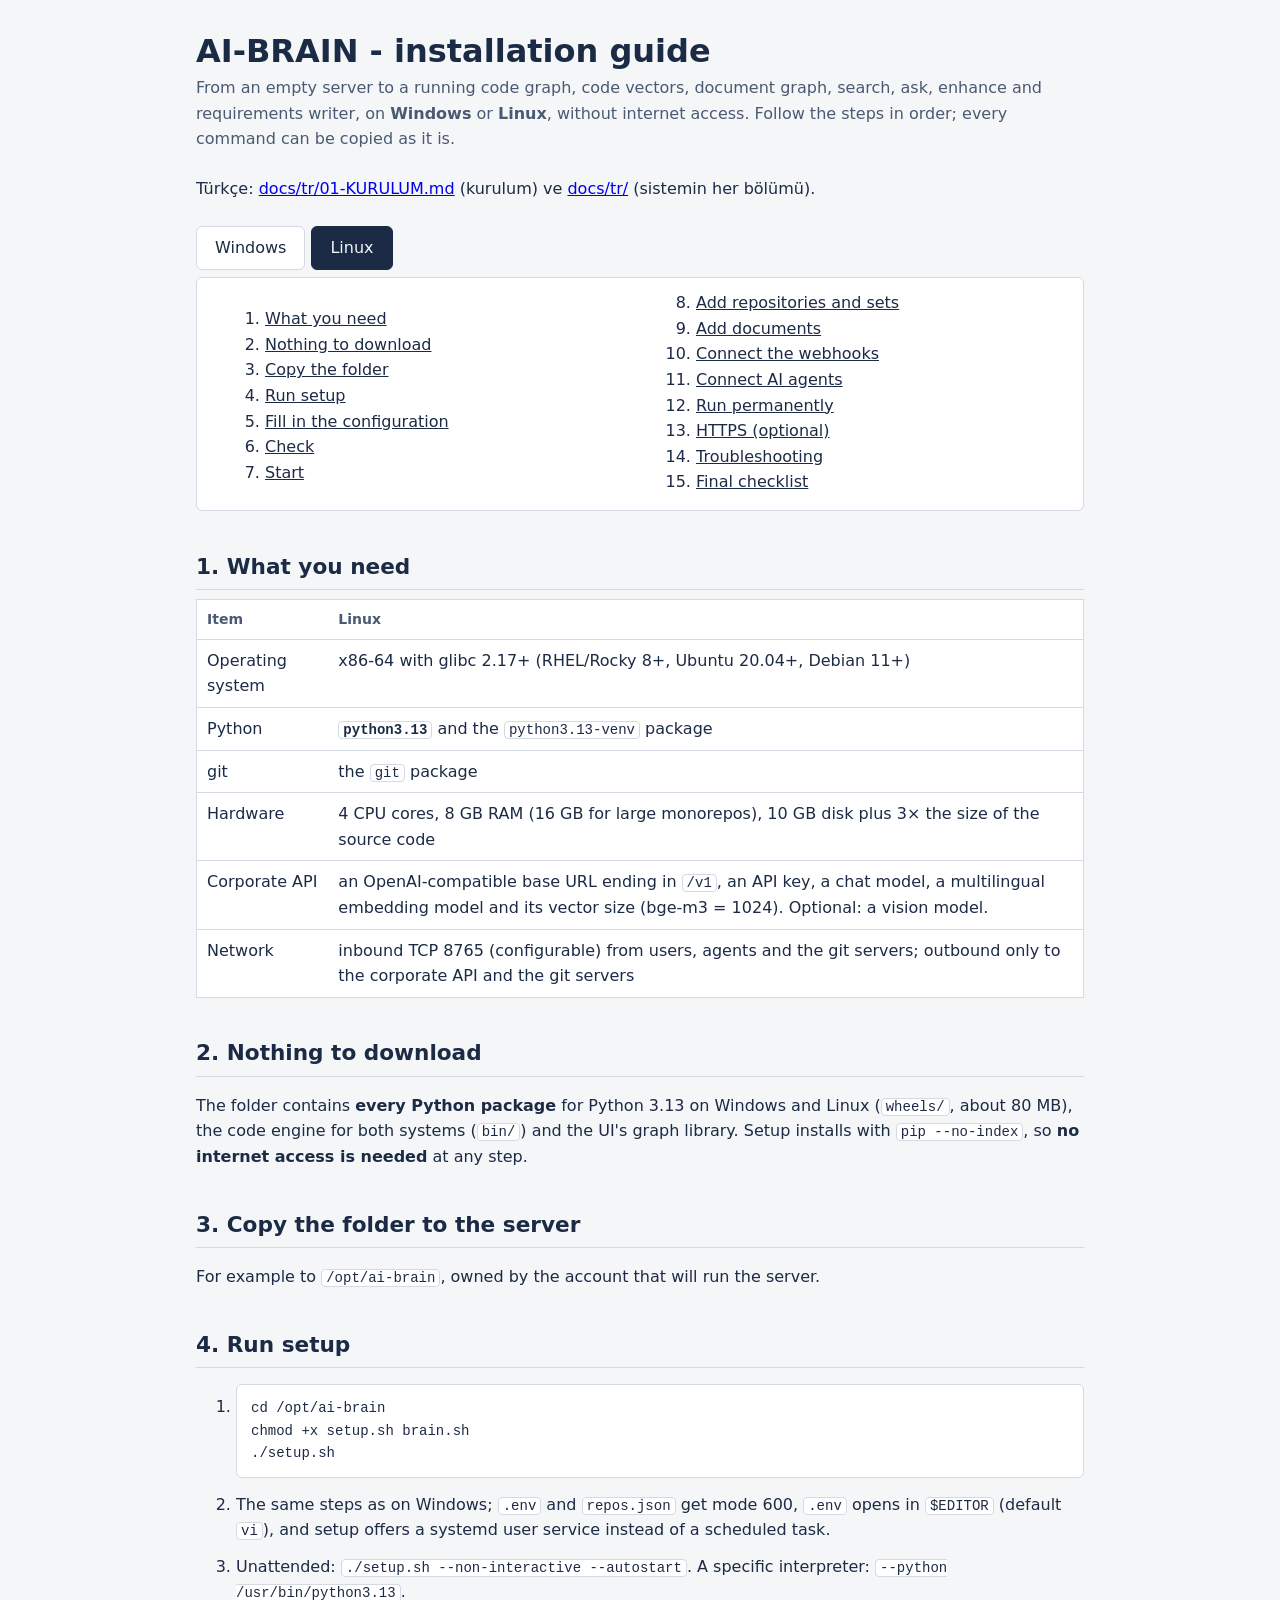
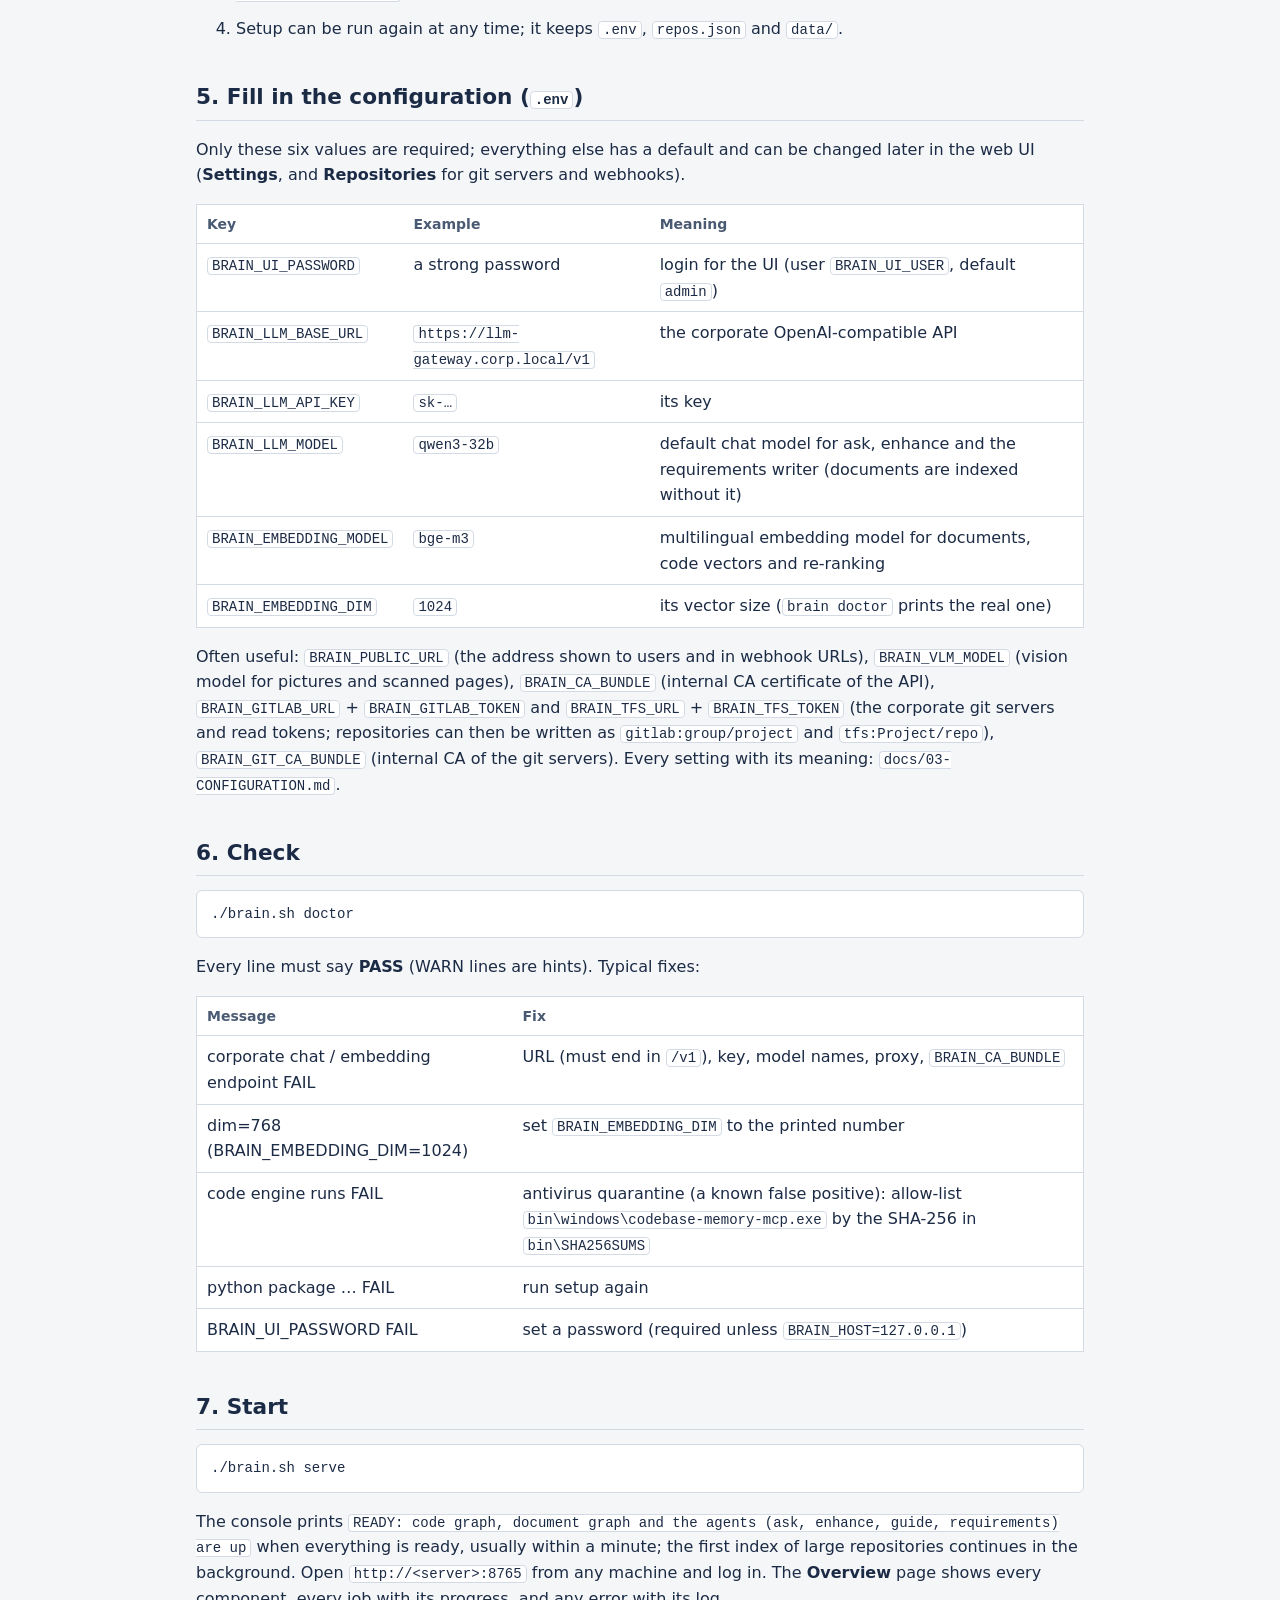
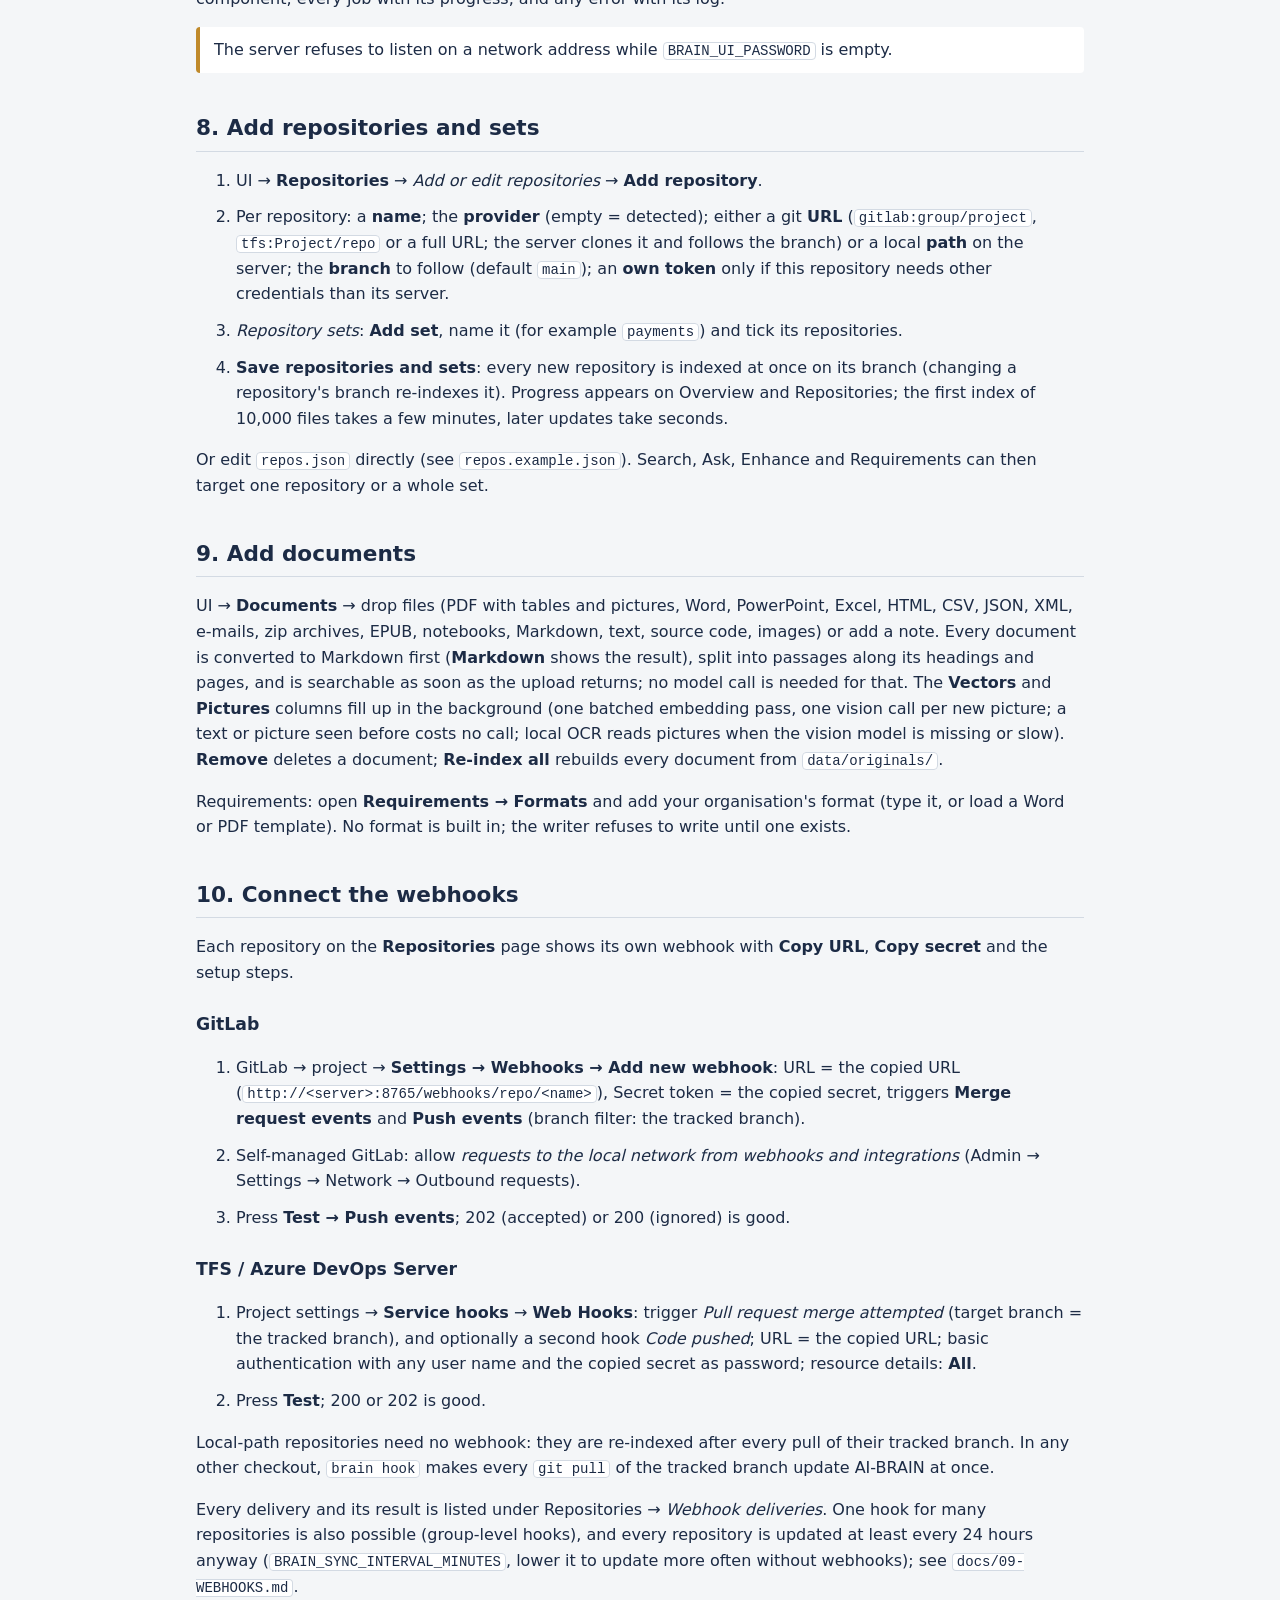
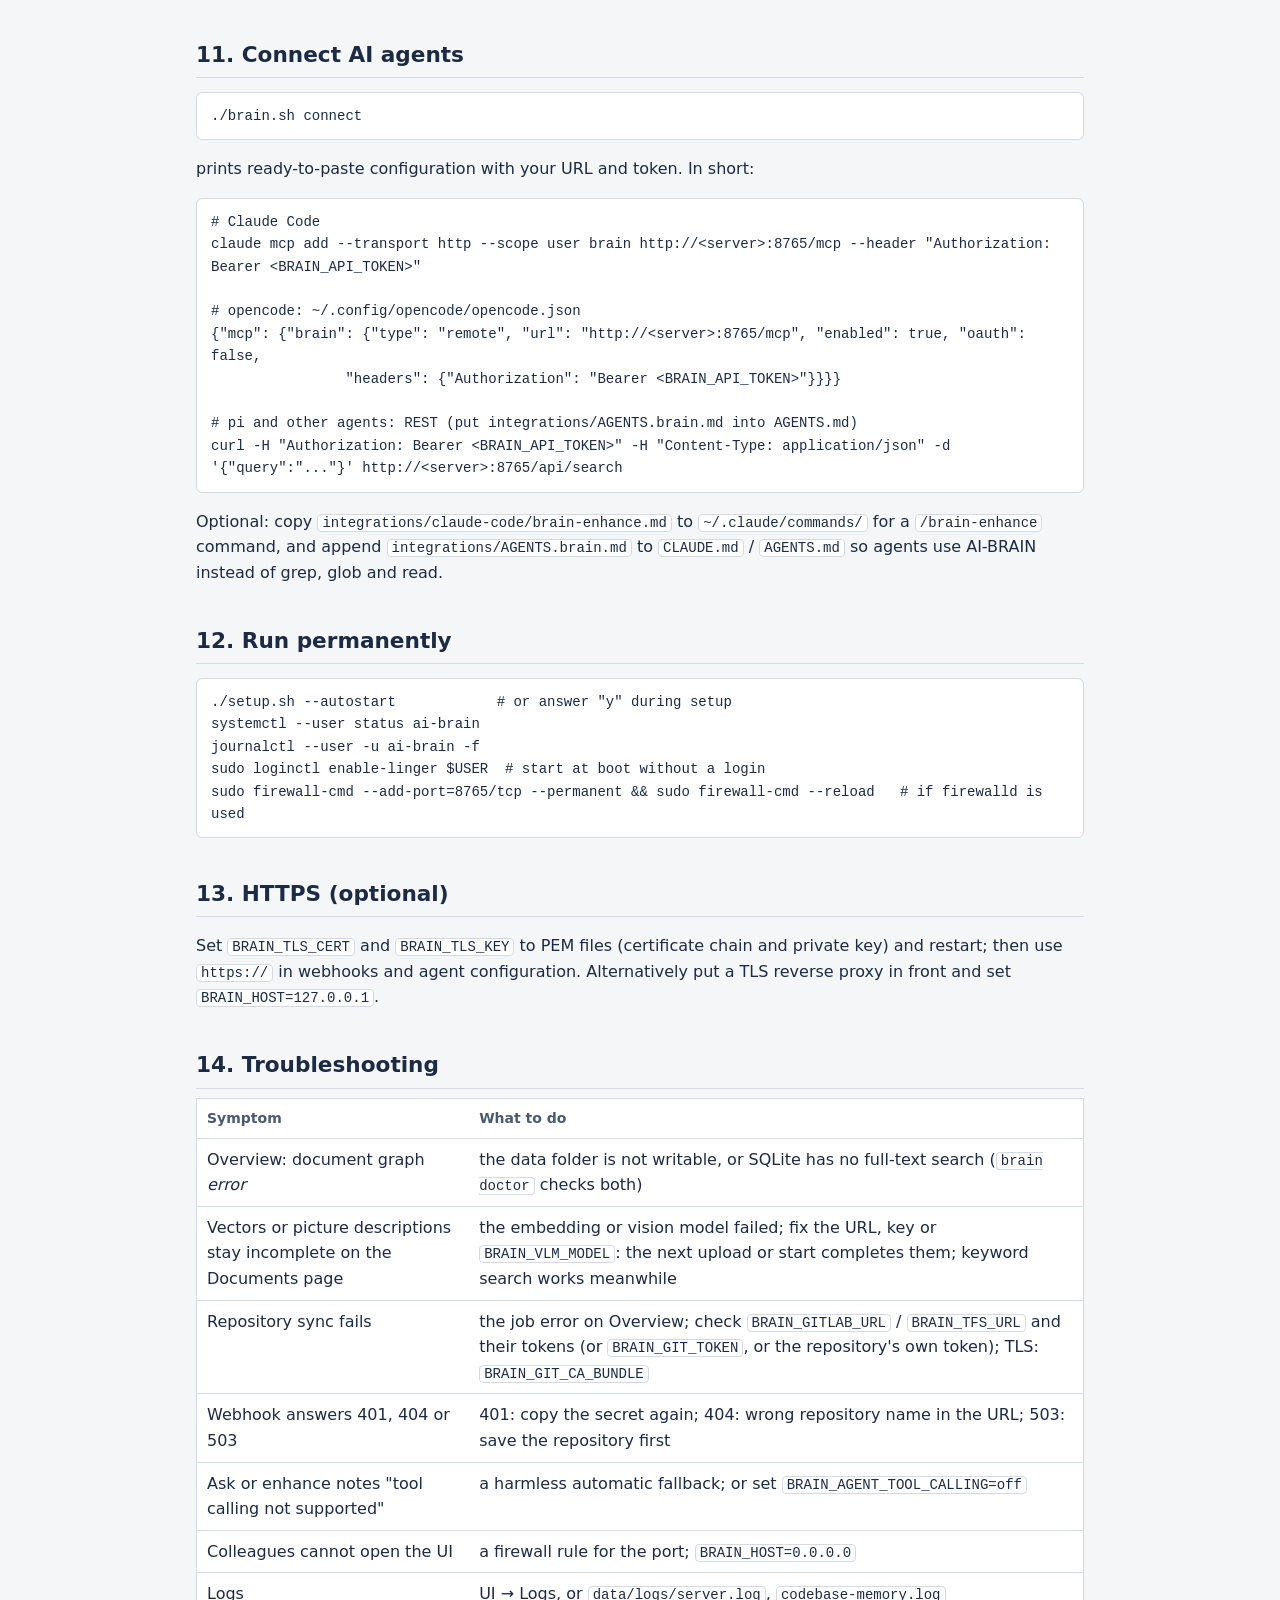
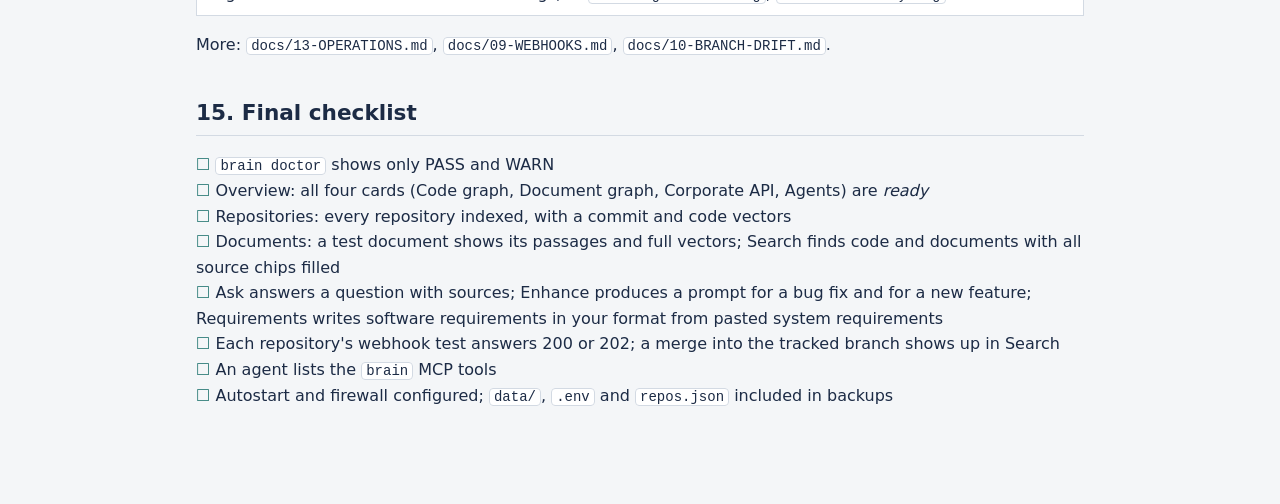
==== commit 8d603a5f: "OCR is added, hash mechanism implemented for document engine, multiple branches from main branch is " ====
--- a/INSTALL.html
+++ b/INSTALL.html
@@ -40,6 +40,7 @@
 <p class="lede">From an empty server to a running code graph, code vectors, document graph, search, ask, enhance and
 requirements writer, on <b>Windows</b> or <b>Linux</b>, without internet access. Follow the steps in order; every
 command can be copied as it is.</p>
+<p>Türkçe: <a href="docs/tr/01-KURULUM.md">docs/tr/01-KURULUM.md</a> (kurulum) ve <a href="docs/tr/README.md">docs/tr/</a> (sistemin her bölümü).</p>
 
 <div class="tabs" role="tablist" aria-label="Operating system">
   <button class="on" data-os="win" role="tab" aria-selected="true">Windows</button>
@@ -156,7 +157,8 @@
 zip archives, EPUB, notebooks, Markdown, text, source code, images) or add a note. Every document is converted to
 Markdown first (<b>Markdown</b> shows the result), split into passages along its headings and pages, and is searchable
 as soon as the upload returns; no model call is needed for that. The <b>Vectors</b> and <b>Pictures</b> columns fill up
-in the background (one batched embedding pass, one vision call per picture). <b>Remove</b> deletes a document;
+in the background (one batched embedding pass, one vision call per new picture; a text or picture seen before costs
+no call; local OCR reads pictures when the vision model is missing or slow). <b>Remove</b> deletes a document;
 <b>Re-index all</b> rebuilds every document from <code>data/originals/</code>.</p>
 <p>Requirements: open <b>Requirements → Formats</b> and add your organisation's format (type it, or load a Word or PDF
 template). No format is built in; the writer refuses to write until one exists.</p>
